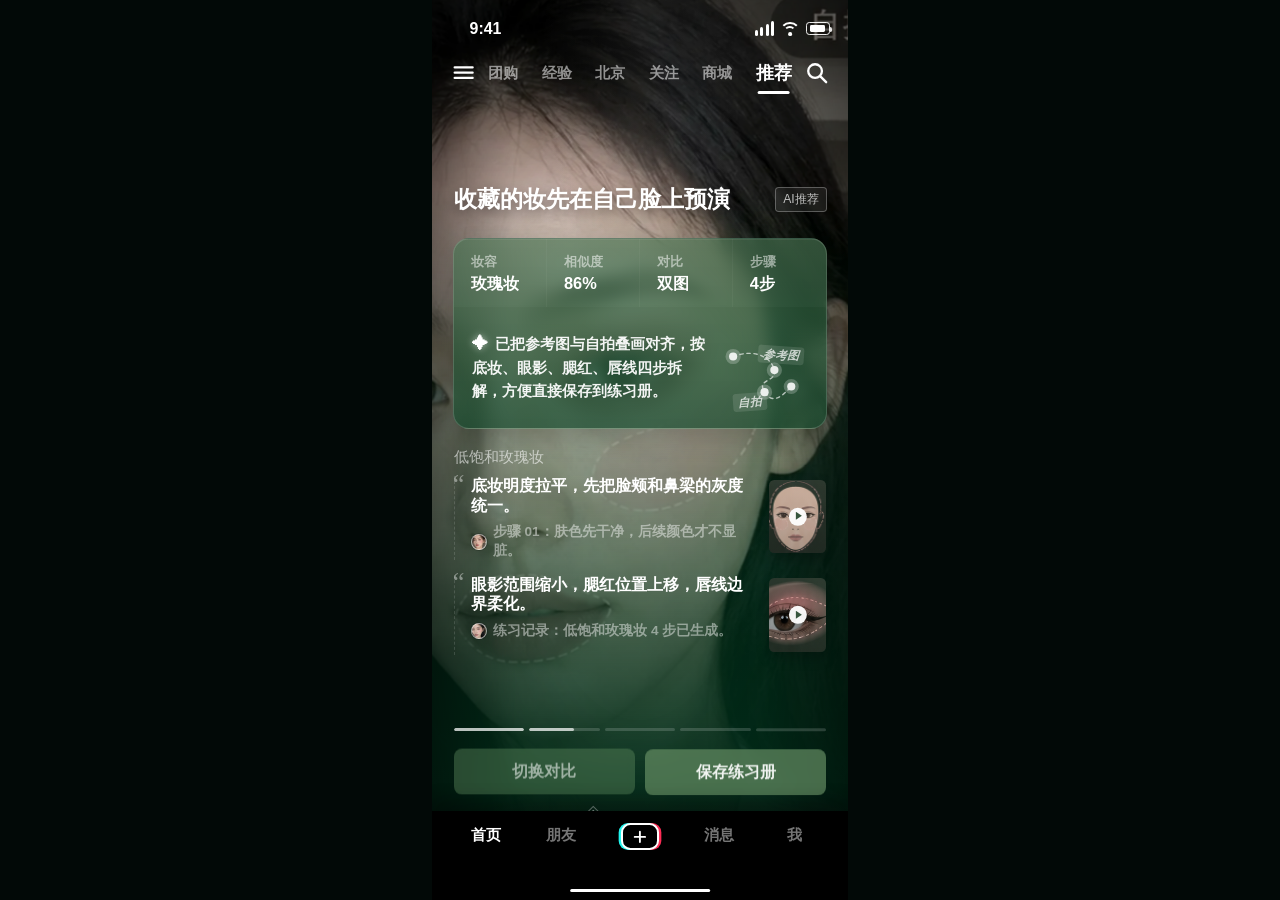
==== 1.html @ 4ff6a262 "修正前三张推荐卡片内容 - 按原始内容重做 index.html、1.html、2.html 的抖音 feed 推荐卡片 - 保留 3.html 当前正确的推荐卡片框架 - 增加轻量 WebP 背景资" ====
<!doctype html>
<html lang="zh-CN">
<head>
  <meta charset="utf-8">
  <meta name="viewport" content="width=device-width, initial-scale=1, viewport-fit=cover">
  <meta name="description" content="Face Muse 抖音式推荐 feed 卡片，展示低饱和玫瑰妆的自拍预演与练习步骤。">
  <link rel="icon" href="data:,">
  <link rel="preload" as="image" href="./assets/portrait-left.jpg">
  <link rel="preload" as="image" href="./assets/portrait-right-feed.webp" fetchpriority="high">
  <title>Face Muse - 收藏的妆先在自己脸上预演</title>
  <style>
    :root {
      color-scheme: dark;
      --screen-w: 887;
      --screen-h: 1920;
      --page-bg: #020907;
      --ink: #ffffff;
      --muted: rgba(255, 255, 255, 0.56);
      --soft: rgba(255, 255, 255, 0.78);
      --line: rgba(255, 255, 255, 0.18);
      --panel: rgba(36, 85, 56, 0.66);
      --panel-strong: rgba(31, 80, 52, 0.78);
      --accent: #ffffff;
      --cta: rgba(88, 128, 91, 0.72);
      --hero-image: url("./assets/portrait-right-feed.webp");
      --hero-position: 50% 34%;
      --hero-size: cover;
      --headline-size: 50rem;
      font-size: calc(min(100vw, calc(100vh * 887 / 1920), 887px) / 887);
    }

    * {
      box-sizing: border-box;
    }

    html,
    body {
      width: 100%;
      min-height: 100%;
      margin: 0;
      background: var(--page-bg);
    }

    body {
      min-height: 100vh;
      display: grid;
      place-items: center;
      overflow: hidden;
      font-family: "PingFang SC", "Microsoft YaHei", "Noto Sans SC", Arial, sans-serif;
    }

    button,
    a {
      font: inherit;
      -webkit-tap-highlight-color: transparent;
    }

    .feed-screen {
      position: relative;
      width: calc(var(--screen-w) * 1rem);
      height: calc(var(--screen-h) * 1rem);
      overflow: hidden;
      isolation: isolate;
      color: var(--ink);
      background:
        linear-gradient(180deg, rgba(1, 15, 9, 0.24) 0%, rgba(5, 61, 34, 0.28) 31%, rgba(3, 52, 30, 0.96) 78%, #03100b 100%),
        var(--hero-image) var(--hero-position) / var(--hero-size) no-repeat;
    }

    .feed-screen::before,
    .feed-screen::after {
      content: "";
      position: absolute;
      inset: 0;
      pointer-events: none;
      z-index: 1;
    }

    .feed-screen::before {
      background:
        linear-gradient(180deg, rgba(0, 0, 0, 0.34) 0%, rgba(0, 0, 0, 0.08) 21%, rgba(7, 78, 43, 0.34) 47%, rgba(2, 47, 27, 0.96) 87%, #000 100%),
        radial-gradient(ellipse at 50% 13%, rgba(255, 255, 255, 0.12), transparent 34%);
      backdrop-filter: saturate(0.95);
    }

    .feed-screen::after {
      background:
        linear-gradient(90deg, rgba(0, 0, 0, 0.32), transparent 20%, transparent 80%, rgba(0, 0, 0, 0.28)),
        radial-gradient(ellipse at center, transparent 42%, rgba(0, 0, 0, 0.28) 100%);
    }

    .hero-grain {
      position: absolute;
      inset: -28rem;
      z-index: 0;
      overflow: hidden;
      filter: saturate(0.86) contrast(1.04);
      transform: scale(1.02);
    }

    .hero-grain::before {
      content: "";
      position: absolute;
      inset: 0;
      transform: scale(1.015);
      transform-origin: center;
      background:
        radial-gradient(circle at 20% 18%, rgba(255, 255, 255, 0.08), transparent 18%),
        radial-gradient(circle at 78% 38%, rgba(159, 217, 165, 0.12), transparent 20%),
        var(--hero-image) var(--hero-position) / var(--hero-size) no-repeat;
      animation: hero-breathe 7s 1.1s ease-in-out infinite alternate;
      will-change: transform;
    }

    @keyframes hero-breathe {
      from { transform: scale(1.015); }
      to { transform: scale(1.045); }
    }

    .status-bar {
      position: absolute;
      top: 44rem;
      left: 80rem;
      right: 39rem;
      z-index: 4;
      display: flex;
      align-items: center;
      justify-content: space-between;
      font-size: 34rem;
      line-height: 1;
      font-weight: 700;
      letter-spacing: 0;
    }

    .system-icons {
      display: flex;
      align-items: center;
      gap: 14rem;
    }

    .signal {
      display: flex;
      align-items: end;
      gap: 5rem;
      width: 42rem;
      height: 31rem;
    }

    .signal span {
      width: 7rem;
      border-radius: 7rem;
      background: #fff;
    }

    .signal span:nth-child(1) { height: 12rem; }
    .signal span:nth-child(2) { height: 18rem; }
    .signal span:nth-child(3) { height: 25rem; }
    .signal span:nth-child(4) { height: 31rem; }

    .wifi {
      position: relative;
      width: 39rem;
      height: 31rem;
    }

    .wifi::before,
    .wifi::after {
      content: "";
      position: absolute;
      left: 50%;
      border: 6rem solid transparent;
      border-top-color: #fff;
      border-radius: 50%;
      transform: translateX(-50%);
    }

    .wifi::before {
      top: 1rem;
      width: 36rem;
      height: 36rem;
    }

    .wifi::after {
      top: 11rem;
      width: 18rem;
      height: 18rem;
    }

    .wifi i {
      position: absolute;
      left: 50%;
      bottom: 0;
      width: 8rem;
      height: 8rem;
      border-radius: 50%;
      background: #fff;
      transform: translateX(-50%);
    }

    .battery {
      position: relative;
      width: 51rem;
      height: 28rem;
      border: 3rem solid rgba(255, 255, 255, 0.92);
      border-radius: 7rem;
    }

    .battery::before {
      content: "";
      position: absolute;
      inset: 5rem 7rem;
      border-radius: 3rem;
      background: #fff;
    }

    .battery::after {
      content: "";
      position: absolute;
      right: -8rem;
      top: 8rem;
      width: 4rem;
      height: 11rem;
      border-radius: 0 4rem 4rem 0;
      background: rgba(255, 255, 255, 0.86);
    }

    .top-nav {
      position: absolute;
      top: 127rem;
      left: 38rem;
      right: 38rem;
      z-index: 4;
      display: grid;
      grid-template-columns: 58rem 1fr 58rem;
      align-items: center;
      gap: 24rem;
    }

    .icon-button {
      display: grid;
      place-items: center;
      width: 58rem;
      height: 58rem;
      border: 0;
      padding: 0;
      color: #fff;
      background: transparent;
      cursor: pointer;
    }

    .icon-button svg {
      width: 54rem;
      height: 54rem;
      fill: none;
      stroke: currentColor;
      stroke-width: 4.4;
      stroke-linecap: round;
      stroke-linejoin: round;
    }

    .channels {
      min-width: 0;
      display: grid;
      grid-template-columns: repeat(6, max-content);
      justify-content: space-between;
      align-items: center;
      gap: 15rem;
      color: rgba(255, 255, 255, 0.54);
      font-size: 31rem;
      line-height: 1;
      font-weight: 700;
      letter-spacing: 0;
    }

    .channel {
      position: relative;
      white-space: nowrap;
    }

    .channel.active {
      color: #fff;
      font-size: 39rem;
      text-shadow: 0 4rem 18rem rgba(0, 0, 0, 0.24);
    }

    .channel.active::after {
      content: "";
      position: absolute;
      left: 50%;
      bottom: -24rem;
      width: 70rem;
      height: 5rem;
      border-radius: 999rem;
      background: #fff;
      transform: translateX(-50%);
    }

    .content {
      position: absolute;
      inset: 0;
      z-index: 3;
    }

    .headline {
      position: absolute;
      left: 47rem;
      right: 44rem;
      top: 397rem;
      display: flex;
      align-items: center;
      gap: 24rem;
    }

    h1 {
      flex: 1;
      margin: 0;
      color: #fff;
      font-size: var(--headline-size);
      line-height: 1.16;
      font-weight: 900;
      letter-spacing: 0;
      text-shadow: 0 8rem 28rem rgba(0, 0, 0, 0.42);
    }

    .ai-badge {
      flex: 0 0 auto;
      padding: 11rem 16rem 12rem;
      border: 1rem solid rgba(255, 255, 255, 0.28);
      border-radius: 8rem;
      color: rgba(255, 255, 255, 0.72);
      background: rgba(255, 255, 255, 0.08);
      font-size: 26rem;
      line-height: 1;
      letter-spacing: 0;
      backdrop-filter: blur(8rem);
    }

    .info-card {
      position: absolute;
      left: 45rem;
      right: 45rem;
      top: 508rem;
      height: 407rem;
      overflow: hidden;
      border: 1rem solid rgba(255, 255, 255, 0.16);
      border-radius: 34rem;
      background: linear-gradient(180deg, rgba(66, 112, 76, 0.64), rgba(18, 72, 43, 0.68));
      box-shadow: 0 22rem 50rem rgba(0, 0, 0, 0.18), inset 0 1rem 0 rgba(255, 255, 255, 0.12);
      backdrop-filter: blur(14rem);
    }

    .stat-grid {
      display: grid;
      grid-template-columns: repeat(4, 1fr);
      height: 145rem;
      background: rgba(255, 255, 255, 0.025);
    }

    .stat {
      display: grid;
      align-content: center;
      gap: 16rem;
      padding-left: 36rem;
      border-right: 1rem solid rgba(255, 255, 255, 0.035);
    }

    .stat:last-child {
      border-right: 0;
    }

    .stat span {
      color: rgba(255, 255, 255, 0.52);
      font-size: 28rem;
      line-height: 1;
      font-weight: 600;
      letter-spacing: 0;
    }

    .stat strong {
      color: #fff;
      font-size: 35rem;
      line-height: 1;
      font-weight: 900;
      letter-spacing: 0;
      white-space: nowrap;
    }

    .card-copy {
      position: relative;
      min-height: 262rem;
      padding: 51rem 246rem 34rem 37rem;
      color: rgba(255, 255, 255, 0.94);
      font-size: 31rem;
      line-height: 1.62;
      font-weight: 650;
      letter-spacing: 0;
    }

    .spark {
      display: inline-block;
      margin-right: 16rem;
      font-size: 34rem;
      color: #fff;
      filter: drop-shadow(0 0 8rem rgba(255, 255, 255, 0.5));
    }

    .mini-route {
      position: absolute;
      right: 45rem;
      bottom: 35rem;
      width: 180rem;
      height: 170rem;
      opacity: 0.9;
    }

    .route-path {
      fill: none;
      stroke: rgba(255, 255, 255, 0.72);
      stroke-width: 3;
      stroke-dasharray: 7 8;
      stroke-linecap: round;
    }

    .route-dot {
      fill: #fff;
      stroke: rgba(255, 255, 255, 0.26);
      stroke-width: 12;
    }

    .route-tag {
      position: absolute;
      display: inline-grid;
      place-items: center;
      min-width: 68rem;
      height: 39rem;
      padding: 0 11rem;
      border-radius: 7rem;
      color: rgba(255, 255, 255, 0.82);
      background: rgba(255, 255, 255, 0.13);
      font-size: 25rem;
      line-height: 1;
      font-weight: 900;
      font-style: italic;
      letter-spacing: 0;
      transform: rotate(4deg);
    }

    .route-tag.first {
      top: 27rem;
      right: 0;
    }

    .route-tag.second {
      left: 26rem;
      bottom: 5rem;
      transform: rotate(-4deg);
    }

    .creator-note {
      position: absolute;
      left: 47rem;
      right: 47rem;
      top: 959rem;
    }

    .note-label {
      margin: 0 0 26rem;
      color: rgba(255, 255, 255, 0.6);
      font-size: 31rem;
      line-height: 1;
      letter-spacing: 0;
    }

    .quote-list {
      display: grid;
      gap: 31rem;
    }

    .quote {
      position: relative;
      min-height: 171rem;
      padding: 0 152rem 0 34rem;
      border-left: 2rem dashed rgba(255, 255, 255, 0.14);
    }

    .quote h2 {
      margin: 0 0 18rem;
      color: #fff;
      font-size: 35rem;
      line-height: 1.18;
      font-weight: 900;
      letter-spacing: 0;
    }

    .quote-mark {
      position: absolute;
      left: -5rem;
      top: -10rem;
      color: rgba(255, 255, 255, 0.42);
      font-size: 56rem;
      line-height: 1;
      font-family: Georgia, serif;
    }

    .author-row {
      display: flex;
      align-items: center;
      gap: 12rem;
      color: rgba(255, 255, 255, 0.46);
      font-size: 29rem;
      line-height: 1.35;
      font-weight: 600;
      letter-spacing: 0;
    }

    .avatar {
      width: 35rem;
      height: 35rem;
      border: 2rem solid rgba(255, 255, 255, 0.58);
      border-radius: 50%;
      background: var(--avatar) center / cover no-repeat;
      box-shadow: 0 0 0 2rem rgba(0, 0, 0, 0.16);
    }

    .thumb {
      position: absolute;
      right: 0;
      top: 8rem;
      width: 121rem;
      height: 156rem;
      overflow: hidden;
      border-radius: 11rem;
      background: var(--thumb) center / cover no-repeat;
      box-shadow: 0 12rem 28rem rgba(0, 0, 0, 0.22);
    }

    .thumb::after {
      content: "";
      position: absolute;
      inset: 0;
      background: linear-gradient(180deg, transparent, rgba(0, 0, 0, 0.18));
    }

    .play {
      position: absolute;
      left: 50%;
      top: 50%;
      z-index: 1;
      width: 39rem;
      height: 39rem;
      border-radius: 50%;
      background: rgba(255, 255, 255, 0.95);
      transform: translate(-50%, -50%);
    }

    .play::before {
      content: "";
      position: absolute;
      left: 15rem;
      top: 10rem;
      width: 0;
      height: 0;
      border-top: 9rem solid transparent;
      border-bottom: 9rem solid transparent;
      border-left: 14rem solid rgba(40, 72, 46, 0.92);
    }

    .progress {
      position: absolute;
      left: 46rem;
      right: 46rem;
      top: 1554rem;
      display: grid;
      grid-template-columns: repeat(5, 1fr);
      gap: 10rem;
    }

    .progress span {
      position: relative;
      height: 6rem;
      overflow: hidden;
      border-radius: 999rem;
      background: rgba(255, 255, 255, 0.16);
    }

    .progress span::before {
      content: "";
      position: absolute;
      inset: 0 auto 0 0;
      width: var(--fill, 0%);
      border-radius: inherit;
      background: rgba(255, 255, 255, 0.68);
    }

    .action-row {
      position: absolute;
      left: 46rem;
      right: 46rem;
      top: 1595rem;
      display: grid;
      grid-template-columns: 1fr 1fr;
      gap: 20rem;
    }

    .action-button {
      height: 99rem;
      border: 0;
      border-radius: 17rem;
      color: rgba(255, 255, 255, 0.92);
      background: rgba(99, 139, 97, 0.72);
      font-size: 34rem;
      line-height: 1;
      font-weight: 900;
      letter-spacing: 0;
      cursor: pointer;
      backdrop-filter: blur(8rem);
    }

    .action-button.secondary {
      color: rgba(255, 255, 255, 0.55);
      background: rgba(93, 138, 93, 0.44);
    }

    .swipe-tip {
      position: absolute;
      left: 0;
      right: 0;
      top: 1732rem;
      display: flex;
      justify-content: center;
      align-items: center;
      gap: 10rem;
      color: rgba(255, 255, 255, 0.53);
      font-size: 27rem;
      line-height: 1;
      font-weight: 700;
      letter-spacing: 0;
    }

    .chevrons {
      position: relative;
      width: 25rem;
      height: 25rem;
    }

    .chevrons::before,
    .chevrons::after {
      content: "";
      position: absolute;
      left: 5rem;
      width: 16rem;
      height: 16rem;
      border-left: 4rem solid rgba(255, 255, 255, 0.55);
      border-top: 4rem solid rgba(255, 255, 255, 0.55);
      transform: rotate(45deg);
    }

    .chevrons::before { top: 6rem; }
    .chevrons::after { top: -3rem; opacity: 0.7; }

    .bottom-nav {
      position: absolute;
      left: 0;
      right: 0;
      bottom: 0;
      z-index: 5;
      height: 190rem;
      display: grid;
      grid-template-columns: 1fr 1fr 1.08fr 1fr 1fr;
      align-items: start;
      padding: 35rem 34rem 0;
      background: #000;
      box-shadow: 0 -20rem 40rem rgba(0, 0, 0, 0.22);
    }

    .bottom-link {
      display: grid;
      justify-items: center;
      gap: 11rem;
      color: rgba(255, 255, 255, 0.46);
      text-decoration: none;
      font-size: 33rem;
      line-height: 1;
      font-weight: 800;
      letter-spacing: 0;
    }

    .bottom-link.active {
      color: #fff;
    }

    .plus-button {
      display: grid;
      place-items: center;
      justify-self: center;
      width: 82rem;
      height: 58rem;
      margin-top: -9rem;
      border: 6rem solid #fff;
      border-radius: 20rem;
      color: #fff;
      background: #000;
      box-shadow: -5rem 0 0 #21f4ee, 5rem 0 0 #fe2c55;
    }

    .plus-button svg {
      width: 38rem;
      height: 38rem;
      stroke: currentColor;
      stroke-width: 5;
      stroke-linecap: round;
    }

    .home-indicator {
      position: absolute;
      left: 50%;
      bottom: 17rem;
      z-index: 6;
      width: 298rem;
      height: 7rem;
      border-radius: 999rem;
      background: #fff;
      transform: translateX(-50%);
    }

    button:focus-visible,
    a:focus-visible {
      outline: 3rem solid rgba(255, 255, 255, 0.8);
      outline-offset: 5rem;
    }

    @media (prefers-reduced-motion: reduce) {
      *,
      *::before,
      *::after {
        animation-duration: 1ms !important;
        animation-iteration-count: 1 !important;
        scroll-behavior: auto !important;
      }
    }
  </style>
</head>
<body>
  <main class="feed-screen" aria-labelledby="page-title">
    <div class="hero-grain" aria-hidden="true"></div>

    <div class="status-bar" aria-hidden="true">
      <span>9:41</span>
      <div class="system-icons">
        <span class="signal"><span></span><span></span><span></span><span></span></span>
        <span class="wifi"><i></i></span>
        <span class="battery"></span>
      </div>
    </div>

    <nav class="top-nav" aria-label="频道导航">
      <button class="icon-button" type="button" aria-label="打开菜单">
        <svg viewBox="0 0 48 48" aria-hidden="true"><path d="M7 14h34M7 24h34M7 34h34"></path></svg>
      </button>
      <div class="channels" aria-label="内容频道">
        <span class="channel">团购</span>
        <span class="channel">经验</span>
        <span class="channel">北京</span>
        <span class="channel">关注</span>
        <span class="channel">商城</span>
        <span class="channel active">推荐</span>
      </div>
      <button class="icon-button" type="button" aria-label="搜索">
        <svg viewBox="0 0 48 48" aria-hidden="true"><circle cx="21" cy="21" r="13"></circle><path d="M31.5 31.5 42 42"></path></svg>
      </button>
    </nav>

    <section class="content" aria-label="推荐内容">
      <div class="headline">
        <h1 id="page-title">收藏的妆先在自己脸上预演</h1>
        <span class="ai-badge">AI推荐</span>
      </div>

      <article class="info-card" aria-label="推荐摘要卡片">
        <div class="stat-grid">
          <div class="stat"><span>妆容</span><strong>玫瑰妆</strong></div>
          <div class="stat"><span>相似度</span><strong>86%</strong></div>
          <div class="stat"><span>对比</span><strong>双图</strong></div>
          <div class="stat"><span>步骤</span><strong>4步</strong></div>
        </div>
        <div class="card-copy">
          <span class="spark">✦</span>已把参考图与自拍叠画对齐，按底妆、眼影、腮红、唇线四步拆解，方便直接保存到练习册。
          <div class="mini-route" aria-hidden="true">
            <svg viewBox="0 0 180 170">
              <path class="route-path" d="M28 48 C76 30 110 51 116 77 S77 95 95 124 S135 130 152 112"></path>
              <circle class="route-dot" cx="28" cy="48" r="7"></circle>
              <circle class="route-dot" cx="116" cy="77" r="7"></circle>
              <circle class="route-dot" cx="95" cy="124" r="7"></circle>
              <circle class="route-dot" cx="152" cy="112" r="7"></circle>
            </svg>
            <span class="route-tag first">参考图</span>
            <span class="route-tag second">自拍</span>
          </div>
        </div>
      </article>

      <section class="creator-note" aria-label="美妆博主推荐">
        <p class="note-label">低饱和玫瑰妆</p>
        <div class="quote-list">
          <article class="quote">
            <span class="quote-mark">“</span>
            <h2>底妆明度拉平，先把脸颊和鼻梁的灰度统一。</h2>
            <div class="author-row">
              <span class="avatar" style="--avatar: url('./assets/portrait-left.jpg')"></span>
              <span>步骤 01：肤色先干净，后续颜色才不显脏。</span>
            </div>
            <div class="thumb" style="--thumb: url('./assets/step-01.png')"><span class="play"></span></div>
          </article>

          <article class="quote">
            <span class="quote-mark">“</span>
            <h2>眼影范围缩小，腮红位置上移，唇线边界柔化。</h2>
            <div class="author-row">
              <span class="avatar" style="--avatar: url('./assets/portrait-right.jpg')"></span>
              <span>练习记录：低饱和玫瑰妆 4 步已生成。</span>
            </div>
            <div class="thumb" style="--thumb: url('./assets/step-02.png')"><span class="play"></span></div>
          </article>
        </div>
      </section>

      <div class="progress" aria-hidden="true">
        <span style="--fill: 100%"></span>
        <span style="--fill: 63%"></span>
        <span></span>
        <span></span>
        <span></span>
      </div>

      <div class="action-row" aria-label="推荐操作">
        <button class="action-button secondary" type="button">切换对比</button>
        <button class="action-button" type="button">保存练习册</button>
      </div>

      <div class="swipe-tip" aria-hidden="true">
        <span class="chevrons"></span>
        <span>上滑继续看推荐</span>
      </div>
    </section>

    <nav class="bottom-nav" aria-label="底部导航">
      <a class="bottom-link active" href="#" aria-current="page">首页</a>
      <a class="bottom-link" href="#">朋友</a>
      <a class="bottom-link" href="#" aria-label="发布">
        <span class="plus-button" aria-hidden="true">
          <svg viewBox="0 0 48 48"><path d="M24 10v28M10 24h28"></path></svg>
        </span>
      </a>
      <a class="bottom-link" href="#">消息</a>
      <a class="bottom-link" href="#">我</a>
    </nav>
    <span class="home-indicator" aria-hidden="true"></span>
  </main>

  <script src="./assets/gsap.min.js"></script>
  <script>
    window.addEventListener("DOMContentLoaded", () => {
      if (!window.gsap) {
        document.documentElement.dataset.gsapLoaded = "false";
        return;
      }

      document.documentElement.dataset.gsapLoaded = "true";
      const reduceMotion = window.matchMedia("(prefers-reduced-motion: reduce)").matches;
      if (reduceMotion) {
        return;
      }

      gsap.from(".hero-grain", { scale: 1.08, duration: 1.1, ease: "power2.out" });
      gsap.from(".status-bar, .top-nav", { y: -16, autoAlpha: 0, duration: 0.42, stagger: 0.08, ease: "power3.out" });
      gsap.from(".headline", { y: 28, autoAlpha: 0, duration: 0.58, delay: 0.12, ease: "power3.out" });
      gsap.from(".info-card", { y: 34, autoAlpha: 0, duration: 0.64, delay: 0.24, ease: "power3.out" });
      gsap.from(".stat", { y: 16, autoAlpha: 0, duration: 0.42, delay: 0.42, stagger: 0.045, ease: "power2.out" });
      gsap.from(".quote", { x: -18, autoAlpha: 0, duration: 0.5, delay: 0.48, stagger: 0.09, ease: "power3.out" });
      gsap.from(".progress span, .action-button, .swipe-tip", { y: 16, duration: 0.42, delay: 0.66, stagger: 0.04, ease: "power2.out" });
      gsap.from(".bottom-link", { y: 16, duration: 0.38, delay: 0.72, stagger: 0.035, ease: "power2.out" });
      gsap.to(".route-dot", { scale: 1.25, transformOrigin: "50% 50%", duration: 0.9, repeat: -1, yoyo: true, stagger: 0.12, ease: "sine.inOut" });
      gsap.to(".chevrons", { y: -7, duration: 0.9, repeat: -1, yoyo: true, ease: "sine.inOut" });

      document.querySelectorAll("button, .bottom-link").forEach((item) => {
        item.addEventListener("click", (event) => {
          event.preventDefault();
          gsap.fromTo(item, { scale: 0.96 }, { scale: 1, duration: 0.32, ease: "back.out(2.4)" });
        });
      });
    });
  </script>
</body>
</html>
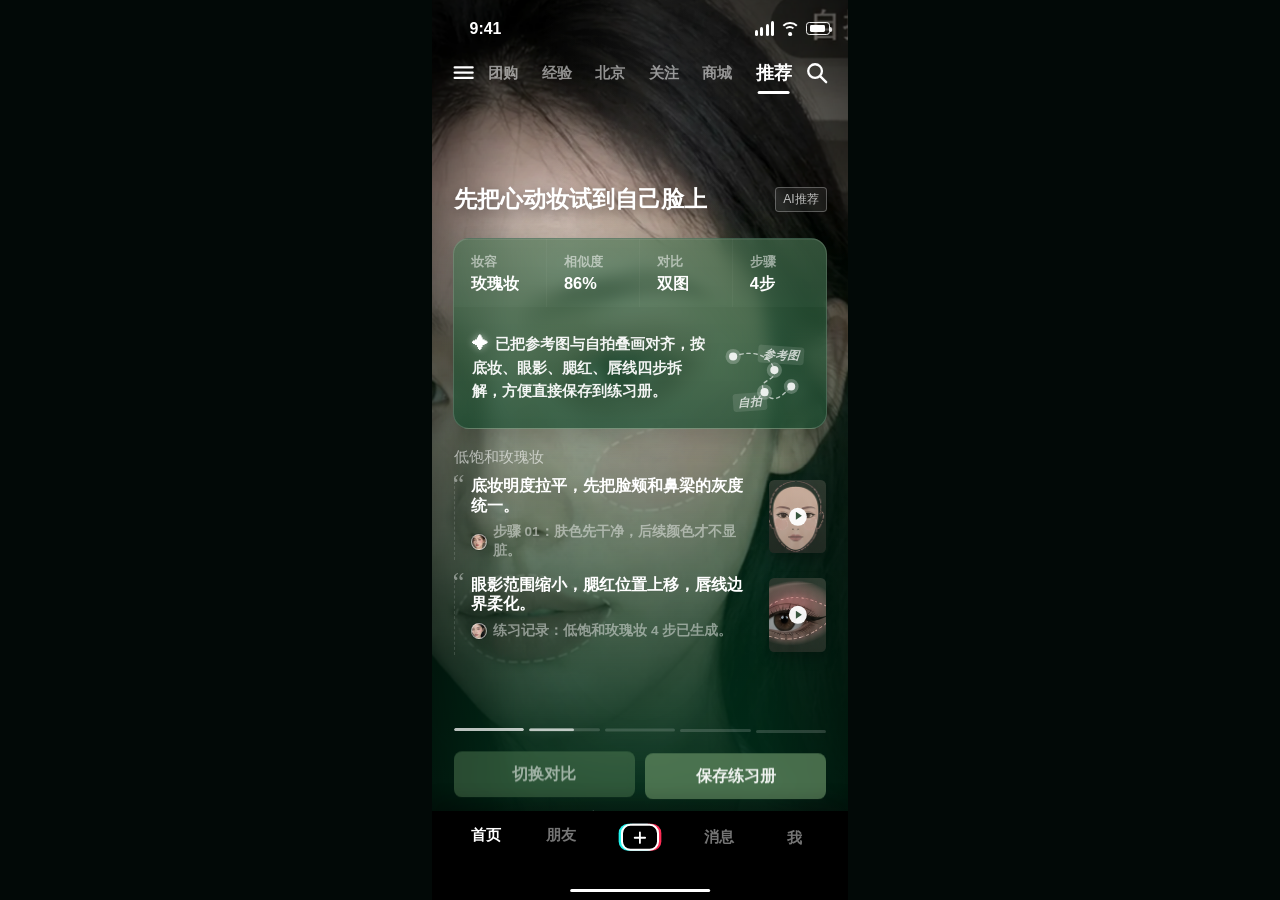
==== commit 66fb93ed: "优化新手美妆推荐卡片文案与试妆呈现 - 调整前三张推荐卡片标题和页面描述，面向化妆新手表达试妆价值  - 完善眉眼指导卡片的视觉内容，并补充必要图片资源  - 保留现有入场和背景呼吸动效，不改动已确认" ====
--- a/1.html
+++ b/1.html
@@ -3,11 +3,11 @@
 <head>
   <meta charset="utf-8">
   <meta name="viewport" content="width=device-width, initial-scale=1, viewport-fit=cover">
-  <meta name="description" content="Face Muse 抖音式推荐 feed 卡片，展示低饱和玫瑰妆的自拍预演与练习步骤。">
+  <meta name="description" content="Face Muse 抖音式推荐 feed 卡片，帮化妆新手把心动玫瑰妆先试到自己脸上。">
   <link rel="icon" href="data:,">
   <link rel="preload" as="image" href="./assets/portrait-left.jpg">
   <link rel="preload" as="image" href="./assets/portrait-right-feed.webp" fetchpriority="high">
-  <title>Face Muse - 收藏的妆先在自己脸上预演</title>
+  <title>Face Muse - 先把心动妆试到自己脸上</title>
   <style>
     :root {
       color-scheme: dark;
@@ -772,7 +772,7 @@
 
     <section class="content" aria-label="推荐内容">
       <div class="headline">
-        <h1 id="page-title">收藏的妆先在自己脸上预演</h1>
+        <h1 id="page-title">先把心动妆试到自己脸上</h1>
         <span class="ai-badge">AI推荐</span>
       </div>
 
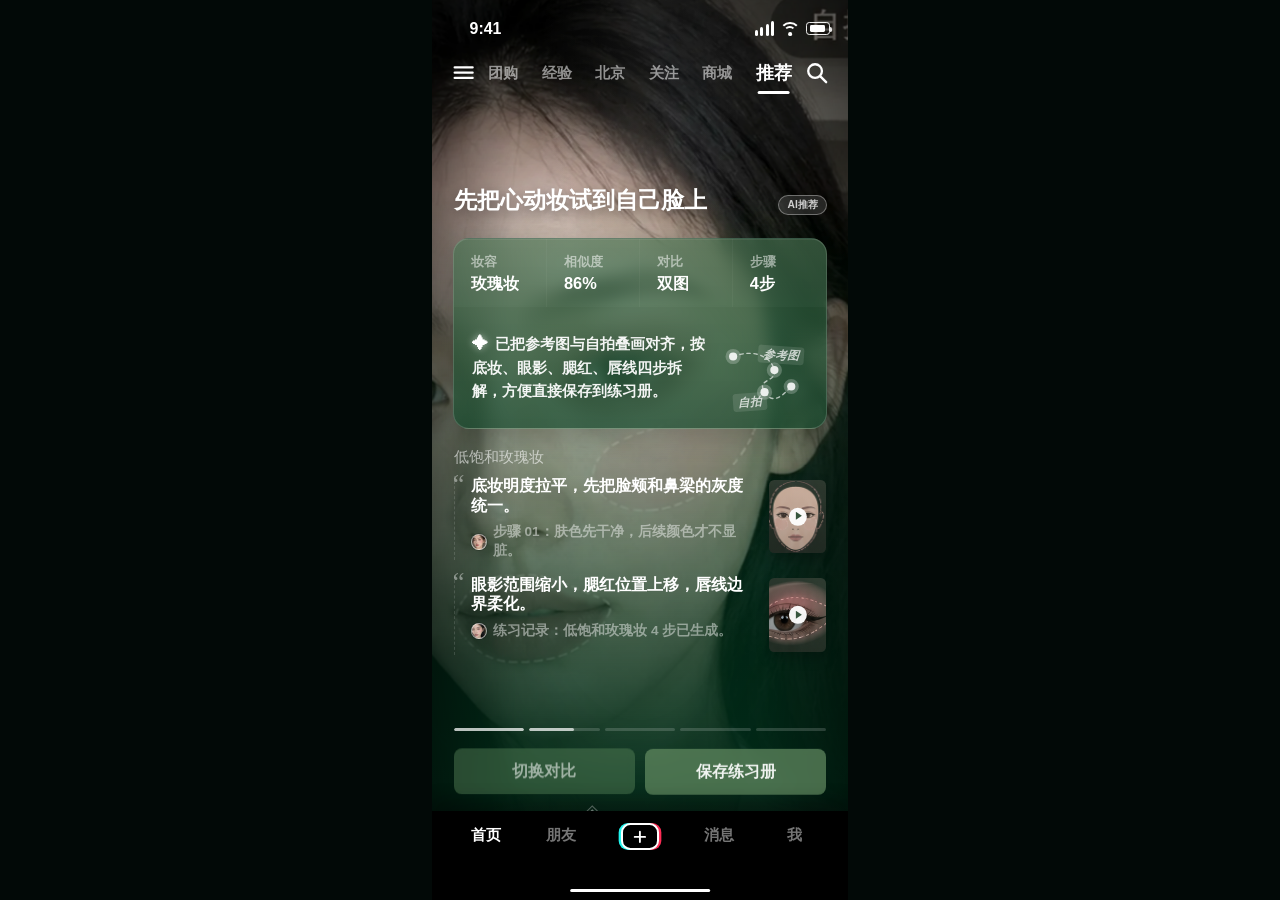
==== commit d681ce7a: "统一五页公共组件样式 新增共享 feed-components CSS/JS，抽取状态栏、顶部导航、进度条、操作区、滑动提示和底部导航等重复组件，并保留 show 轮播展示页。" ====
--- a/1.html
+++ b/1.html
@@ -7,6 +7,7 @@
   <link rel="icon" href="data:,">
   <link rel="preload" as="image" href="./assets/portrait-left.jpg">
   <link rel="preload" as="image" href="./assets/portrait-right-feed.webp" fetchpriority="high">
+  <link rel="stylesheet" href="./assets/feed-components.css">
   <title>Face Muse - 先把心动妆试到自己脸上</title>
   <style>
     :root {
@@ -29,32 +30,6 @@
       font-size: calc(min(100vw, calc(100vh * 887 / 1920), 887px) / 887);
     }
 
-    * {
-      box-sizing: border-box;
-    }
-
-    html,
-    body {
-      width: 100%;
-      min-height: 100%;
-      margin: 0;
-      background: var(--page-bg);
-    }
-
-    body {
-      min-height: 100vh;
-      display: grid;
-      place-items: center;
-      overflow: hidden;
-      font-family: "PingFang SC", "Microsoft YaHei", "Noto Sans SC", Arial, sans-serif;
-    }
-
-    button,
-    a {
-      font: inherit;
-      -webkit-tap-highlight-color: transparent;
-    }
-
     .feed-screen {
       position: relative;
       width: calc(var(--screen-w) * 1rem);
@@ -112,228 +87,6 @@
       will-change: transform;
     }
 
-    @keyframes hero-breathe {
-      from { transform: scale(1.015); }
-      to { transform: scale(1.045); }
-    }
-
-    .status-bar {
-      position: absolute;
-      top: 44rem;
-      left: 80rem;
-      right: 39rem;
-      z-index: 4;
-      display: flex;
-      align-items: center;
-      justify-content: space-between;
-      font-size: 34rem;
-      line-height: 1;
-      font-weight: 700;
-      letter-spacing: 0;
-    }
-
-    .system-icons {
-      display: flex;
-      align-items: center;
-      gap: 14rem;
-    }
-
-    .signal {
-      display: flex;
-      align-items: end;
-      gap: 5rem;
-      width: 42rem;
-      height: 31rem;
-    }
-
-    .signal span {
-      width: 7rem;
-      border-radius: 7rem;
-      background: #fff;
-    }
-
-    .signal span:nth-child(1) { height: 12rem; }
-    .signal span:nth-child(2) { height: 18rem; }
-    .signal span:nth-child(3) { height: 25rem; }
-    .signal span:nth-child(4) { height: 31rem; }
-
-    .wifi {
-      position: relative;
-      width: 39rem;
-      height: 31rem;
-    }
-
-    .wifi::before,
-    .wifi::after {
-      content: "";
-      position: absolute;
-      left: 50%;
-      border: 6rem solid transparent;
-      border-top-color: #fff;
-      border-radius: 50%;
-      transform: translateX(-50%);
-    }
-
-    .wifi::before {
-      top: 1rem;
-      width: 36rem;
-      height: 36rem;
-    }
-
-    .wifi::after {
-      top: 11rem;
-      width: 18rem;
-      height: 18rem;
-    }
-
-    .wifi i {
-      position: absolute;
-      left: 50%;
-      bottom: 0;
-      width: 8rem;
-      height: 8rem;
-      border-radius: 50%;
-      background: #fff;
-      transform: translateX(-50%);
-    }
-
-    .battery {
-      position: relative;
-      width: 51rem;
-      height: 28rem;
-      border: 3rem solid rgba(255, 255, 255, 0.92);
-      border-radius: 7rem;
-    }
-
-    .battery::before {
-      content: "";
-      position: absolute;
-      inset: 5rem 7rem;
-      border-radius: 3rem;
-      background: #fff;
-    }
-
-    .battery::after {
-      content: "";
-      position: absolute;
-      right: -8rem;
-      top: 8rem;
-      width: 4rem;
-      height: 11rem;
-      border-radius: 0 4rem 4rem 0;
-      background: rgba(255, 255, 255, 0.86);
-    }
-
-    .top-nav {
-      position: absolute;
-      top: 127rem;
-      left: 38rem;
-      right: 38rem;
-      z-index: 4;
-      display: grid;
-      grid-template-columns: 58rem 1fr 58rem;
-      align-items: center;
-      gap: 24rem;
-    }
-
-    .icon-button {
-      display: grid;
-      place-items: center;
-      width: 58rem;
-      height: 58rem;
-      border: 0;
-      padding: 0;
-      color: #fff;
-      background: transparent;
-      cursor: pointer;
-    }
-
-    .icon-button svg {
-      width: 54rem;
-      height: 54rem;
-      fill: none;
-      stroke: currentColor;
-      stroke-width: 4.4;
-      stroke-linecap: round;
-      stroke-linejoin: round;
-    }
-
-    .channels {
-      min-width: 0;
-      display: grid;
-      grid-template-columns: repeat(6, max-content);
-      justify-content: space-between;
-      align-items: center;
-      gap: 15rem;
-      color: rgba(255, 255, 255, 0.54);
-      font-size: 31rem;
-      line-height: 1;
-      font-weight: 700;
-      letter-spacing: 0;
-    }
-
-    .channel {
-      position: relative;
-      white-space: nowrap;
-    }
-
-    .channel.active {
-      color: #fff;
-      font-size: 39rem;
-      text-shadow: 0 4rem 18rem rgba(0, 0, 0, 0.24);
-    }
-
-    .channel.active::after {
-      content: "";
-      position: absolute;
-      left: 50%;
-      bottom: -24rem;
-      width: 70rem;
-      height: 5rem;
-      border-radius: 999rem;
-      background: #fff;
-      transform: translateX(-50%);
-    }
-
-    .content {
-      position: absolute;
-      inset: 0;
-      z-index: 3;
-    }
-
-    .headline {
-      position: absolute;
-      left: 47rem;
-      right: 44rem;
-      top: 397rem;
-      display: flex;
-      align-items: center;
-      gap: 24rem;
-    }
-
-    h1 {
-      flex: 1;
-      margin: 0;
-      color: #fff;
-      font-size: var(--headline-size);
-      line-height: 1.16;
-      font-weight: 900;
-      letter-spacing: 0;
-      text-shadow: 0 8rem 28rem rgba(0, 0, 0, 0.42);
-    }
-
-    .ai-badge {
-      flex: 0 0 auto;
-      padding: 11rem 16rem 12rem;
-      border: 1rem solid rgba(255, 255, 255, 0.28);
-      border-radius: 8rem;
-      color: rgba(255, 255, 255, 0.72);
-      background: rgba(255, 255, 255, 0.08);
-      font-size: 26rem;
-      line-height: 1;
-      letter-spacing: 0;
-      backdrop-filter: blur(8rem);
-    }
 
     .info-card {
       position: absolute;
@@ -564,211 +317,16 @@
       border-bottom: 9rem solid transparent;
       border-left: 14rem solid rgba(40, 72, 46, 0.92);
     }
-
-    .progress {
-      position: absolute;
-      left: 46rem;
-      right: 46rem;
-      top: 1554rem;
-      display: grid;
-      grid-template-columns: repeat(5, 1fr);
-      gap: 10rem;
-    }
-
-    .progress span {
-      position: relative;
-      height: 6rem;
-      overflow: hidden;
-      border-radius: 999rem;
-      background: rgba(255, 255, 255, 0.16);
-    }
-
-    .progress span::before {
-      content: "";
-      position: absolute;
-      inset: 0 auto 0 0;
-      width: var(--fill, 0%);
-      border-radius: inherit;
-      background: rgba(255, 255, 255, 0.68);
-    }
-
-    .action-row {
-      position: absolute;
-      left: 46rem;
-      right: 46rem;
-      top: 1595rem;
-      display: grid;
-      grid-template-columns: 1fr 1fr;
-      gap: 20rem;
-    }
-
-    .action-button {
-      height: 99rem;
-      border: 0;
-      border-radius: 17rem;
-      color: rgba(255, 255, 255, 0.92);
-      background: rgba(99, 139, 97, 0.72);
-      font-size: 34rem;
-      line-height: 1;
-      font-weight: 900;
-      letter-spacing: 0;
-      cursor: pointer;
-      backdrop-filter: blur(8rem);
-    }
-
-    .action-button.secondary {
-      color: rgba(255, 255, 255, 0.55);
-      background: rgba(93, 138, 93, 0.44);
-    }
-
-    .swipe-tip {
-      position: absolute;
-      left: 0;
-      right: 0;
-      top: 1732rem;
-      display: flex;
-      justify-content: center;
-      align-items: center;
-      gap: 10rem;
-      color: rgba(255, 255, 255, 0.53);
-      font-size: 27rem;
-      line-height: 1;
-      font-weight: 700;
-      letter-spacing: 0;
-    }
-
-    .chevrons {
-      position: relative;
-      width: 25rem;
-      height: 25rem;
-    }
-
-    .chevrons::before,
-    .chevrons::after {
-      content: "";
-      position: absolute;
-      left: 5rem;
-      width: 16rem;
-      height: 16rem;
-      border-left: 4rem solid rgba(255, 255, 255, 0.55);
-      border-top: 4rem solid rgba(255, 255, 255, 0.55);
-      transform: rotate(45deg);
-    }
-
-    .chevrons::before { top: 6rem; }
-    .chevrons::after { top: -3rem; opacity: 0.7; }
-
-    .bottom-nav {
-      position: absolute;
-      left: 0;
-      right: 0;
-      bottom: 0;
-      z-index: 5;
-      height: 190rem;
-      display: grid;
-      grid-template-columns: 1fr 1fr 1.08fr 1fr 1fr;
-      align-items: start;
-      padding: 35rem 34rem 0;
-      background: #000;
-      box-shadow: 0 -20rem 40rem rgba(0, 0, 0, 0.22);
-    }
-
-    .bottom-link {
-      display: grid;
-      justify-items: center;
-      gap: 11rem;
-      color: rgba(255, 255, 255, 0.46);
-      text-decoration: none;
-      font-size: 33rem;
-      line-height: 1;
-      font-weight: 800;
-      letter-spacing: 0;
-    }
-
-    .bottom-link.active {
-      color: #fff;
-    }
-
-    .plus-button {
-      display: grid;
-      place-items: center;
-      justify-self: center;
-      width: 82rem;
-      height: 58rem;
-      margin-top: -9rem;
-      border: 6rem solid #fff;
-      border-radius: 20rem;
-      color: #fff;
-      background: #000;
-      box-shadow: -5rem 0 0 #21f4ee, 5rem 0 0 #fe2c55;
-    }
-
-    .plus-button svg {
-      width: 38rem;
-      height: 38rem;
-      stroke: currentColor;
-      stroke-width: 5;
-      stroke-linecap: round;
-    }
-
-    .home-indicator {
-      position: absolute;
-      left: 50%;
-      bottom: 17rem;
-      z-index: 6;
-      width: 298rem;
-      height: 7rem;
-      border-radius: 999rem;
-      background: #fff;
-      transform: translateX(-50%);
-    }
-
-    button:focus-visible,
-    a:focus-visible {
-      outline: 3rem solid rgba(255, 255, 255, 0.8);
-      outline-offset: 5rem;
-    }
-
-    @media (prefers-reduced-motion: reduce) {
-      *,
-      *::before,
-      *::after {
-        animation-duration: 1ms !important;
-        animation-iteration-count: 1 !important;
-        scroll-behavior: auto !important;
-      }
-    }
   </style>
+  <script src="./assets/feed-components.js" defer></script>
 </head>
 <body>
   <main class="feed-screen" aria-labelledby="page-title">
     <div class="hero-grain" aria-hidden="true"></div>
 
-    <div class="status-bar" aria-hidden="true">
-      <span>9:41</span>
-      <div class="system-icons">
-        <span class="signal"><span></span><span></span><span></span><span></span></span>
-        <span class="wifi"><i></i></span>
-        <span class="battery"></span>
-      </div>
-    </div>
-
-    <nav class="top-nav" aria-label="频道导航">
-      <button class="icon-button" type="button" aria-label="打开菜单">
-        <svg viewBox="0 0 48 48" aria-hidden="true"><path d="M7 14h34M7 24h34M7 34h34"></path></svg>
-      </button>
-      <div class="channels" aria-label="内容频道">
-        <span class="channel">团购</span>
-        <span class="channel">经验</span>
-        <span class="channel">北京</span>
-        <span class="channel">关注</span>
-        <span class="channel">商城</span>
-        <span class="channel active">推荐</span>
-      </div>
-      <button class="icon-button" type="button" aria-label="搜索">
-        <svg viewBox="0 0 48 48" aria-hidden="true"><circle cx="21" cy="21" r="13"></circle><path d="M31.5 31.5 42 42"></path></svg>
-      </button>
-    </nav>
+    <feed-status></feed-status>
+
+    <feed-top-nav active="推荐"></feed-top-nav>
 
     <section class="content" aria-label="推荐内容">
       <div class="headline">
@@ -824,37 +382,15 @@
         </div>
       </section>
 
-      <div class="progress" aria-hidden="true">
-        <span style="--fill: 100%"></span>
-        <span style="--fill: 63%"></span>
-        <span></span>
-        <span></span>
-        <span></span>
-      </div>
-
-      <div class="action-row" aria-label="推荐操作">
-        <button class="action-button secondary" type="button">切换对比</button>
-        <button class="action-button" type="button">保存练习册</button>
-      </div>
-
-      <div class="swipe-tip" aria-hidden="true">
-        <span class="chevrons"></span>
-        <span>上滑继续看推荐</span>
-      </div>
+      <feed-progress fills="100,63,0,0,0"></feed-progress>
+
+      <feed-actions label="推荐操作" primary="保存练习册" secondary="切换对比" order="secondary-primary"></feed-actions>
+
+      <feed-swipe-tip text="上滑继续看推荐"></feed-swipe-tip>
     </section>
 
-    <nav class="bottom-nav" aria-label="底部导航">
-      <a class="bottom-link active" href="#" aria-current="page">首页</a>
-      <a class="bottom-link" href="#">朋友</a>
-      <a class="bottom-link" href="#" aria-label="发布">
-        <span class="plus-button" aria-hidden="true">
-          <svg viewBox="0 0 48 48"><path d="M24 10v28M10 24h28"></path></svg>
-        </span>
-      </a>
-      <a class="bottom-link" href="#">消息</a>
-      <a class="bottom-link" href="#">我</a>
-    </nav>
-    <span class="home-indicator" aria-hidden="true"></span>
+    <feed-bottom-nav></feed-bottom-nav>
+    <feed-home-indicator></feed-home-indicator>
   </main>
 
   <script src="./assets/gsap.min.js"></script>
--- a/assets/feed-components.css
+++ b/assets/feed-components.css
@@ -0,0 +1,540 @@
+:root {
+  color-scheme: dark;
+  --screen-w: 887;
+  --screen-h: 1920;
+  --page-bg: #020907;
+  --ink: #fff;
+  --muted: rgba(255, 255, 255, .56);
+  --soft: rgba(255, 255, 255, .78);
+  --line: rgba(255, 255, 255, .18);
+  --panel: rgba(36, 85, 56, .66);
+  --panel-strong: rgba(31, 80, 52, .78);
+  --accent: #fff;
+  --cta: rgba(88, 128, 91, .72);
+  --hero-size: cover;
+  font-size: calc(min(100vw, calc(100vh * 887 / 1920), 887px) / 887);
+}
+
+* {
+  box-sizing: border-box;
+}
+
+html,
+body {
+  width: 100%;
+  min-height: 100%;
+  margin: 0;
+  background: var(--page-bg);
+}
+
+body {
+  min-height: 100vh;
+  display: grid;
+  place-items: center;
+  overflow: hidden;
+  font-family: "PingFang SC", "Microsoft YaHei", "Noto Sans SC", Arial, sans-serif;
+}
+
+button,
+a {
+  font: inherit;
+  -webkit-tap-highlight-color: transparent;
+}
+
+feed-status,
+feed-top-nav,
+feed-progress,
+feed-actions,
+feed-swipe-tip,
+feed-bottom-nav,
+feed-home-indicator {
+  display: contents;
+}
+
+.feed-screen {
+  position: relative;
+  width: calc(var(--screen-w) * 1rem);
+  height: calc(var(--screen-h) * 1rem);
+  overflow: hidden;
+  isolation: isolate;
+  color: var(--ink);
+  background: var(
+    --feed-background,
+    linear-gradient(180deg, rgba(1, 15, 9, .24) 0%, rgba(5, 61, 34, .28) 31%, rgba(3, 52, 30, .96) 78%, #03100b 100%),
+    var(--hero-image) var(--hero-position) / var(--hero-size) no-repeat
+  );
+}
+
+.feed-screen::before,
+.feed-screen::after {
+  content: "";
+  position: absolute;
+  inset: 0;
+  pointer-events: none;
+  z-index: 1;
+}
+
+.feed-screen::before {
+  background:
+    linear-gradient(180deg, rgba(0, 0, 0, .34) 0%, rgba(0, 0, 0, .08) 21%, rgba(7, 78, 43, .34) 47%, rgba(2, 47, 27, .96) 87%, #000 100%),
+    radial-gradient(ellipse at 50% 13%, rgba(255, 255, 255, .12), transparent 34%);
+  backdrop-filter: saturate(.95);
+}
+
+.feed-screen::after {
+  background:
+    linear-gradient(90deg, rgba(0, 0, 0, .32), transparent 20%, transparent 80%, rgba(0, 0, 0, .28)),
+    radial-gradient(ellipse at center, transparent 42%, rgba(0, 0, 0, .28) 100%);
+}
+
+.hero-grain {
+  position: absolute;
+  inset: -28rem;
+  z-index: 0;
+  overflow: hidden;
+  background: var(--hero-grain-base, transparent);
+  filter: saturate(.86) contrast(1.04);
+  transform: scale(1.02);
+}
+
+.hero-image {
+  width: 100%;
+  height: 100%;
+  display: block;
+  object-fit: cover;
+  object-position: var(--hero-position);
+  transform-origin: center;
+}
+
+.hero-grain::before {
+  content: "";
+  position: absolute;
+  inset: 0;
+  z-index: 1;
+  pointer-events: none;
+  transform: scale(1.015);
+  transform-origin: center;
+  background: var(
+    --hero-grain-background,
+    radial-gradient(circle at 20% 18%, rgba(255, 255, 255, .08), transparent 18%),
+    radial-gradient(circle at 78% 38%, rgba(159, 217, 165, .12), transparent 20%),
+    var(--hero-image) var(--hero-position) / var(--hero-size) no-repeat
+  );
+  animation: hero-breathe 7s 1.1s ease-in-out infinite alternate;
+  will-change: transform;
+}
+
+@keyframes hero-breathe {
+  from { transform: scale(1.015); }
+  to { transform: scale(1.045); }
+}
+
+.status-bar {
+  position: absolute;
+  top: 44rem;
+  left: 80rem;
+  right: 39rem;
+  z-index: 4;
+  display: flex;
+  align-items: center;
+  justify-content: space-between;
+  font-size: 34rem;
+  line-height: 1;
+  font-weight: 700;
+  letter-spacing: 0;
+}
+
+.system-icons {
+  display: flex;
+  align-items: center;
+  gap: 14rem;
+}
+
+.signal {
+  display: flex;
+  align-items: end;
+  gap: 5rem;
+  width: 42rem;
+  height: 31rem;
+}
+
+.signal span {
+  width: 7rem;
+  border-radius: 7rem;
+  background: #fff;
+}
+
+.signal span:nth-child(1) { height: 12rem; }
+.signal span:nth-child(2) { height: 18rem; }
+.signal span:nth-child(3) { height: 25rem; }
+.signal span:nth-child(4) { height: 31rem; }
+
+.wifi {
+  position: relative;
+  width: 39rem;
+  height: 31rem;
+}
+
+.wifi::before,
+.wifi::after {
+  content: "";
+  position: absolute;
+  left: 50%;
+  border: 6rem solid transparent;
+  border-top-color: #fff;
+  border-radius: 50%;
+  transform: translateX(-50%);
+}
+
+.wifi::before {
+  top: 1rem;
+  width: 36rem;
+  height: 36rem;
+}
+
+.wifi::after {
+  top: 11rem;
+  width: 18rem;
+  height: 18rem;
+}
+
+.wifi i {
+  position: absolute;
+  left: 50%;
+  bottom: 0;
+  width: 8rem;
+  height: 8rem;
+  border-radius: 50%;
+  background: #fff;
+  transform: translateX(-50%);
+}
+
+.battery {
+  position: relative;
+  width: 51rem;
+  height: 28rem;
+  border: 3rem solid rgba(255, 255, 255, .92);
+  border-radius: 7rem;
+}
+
+.battery::before {
+  content: "";
+  position: absolute;
+  inset: 5rem 7rem;
+  border-radius: 3rem;
+  background: #fff;
+}
+
+.battery::after {
+  content: "";
+  position: absolute;
+  right: -8rem;
+  top: 8rem;
+  width: 4rem;
+  height: 11rem;
+  border-radius: 0 4rem 4rem 0;
+  background: rgba(255, 255, 255, .86);
+}
+
+.top-nav {
+  position: absolute;
+  top: 127rem;
+  left: 38rem;
+  right: 38rem;
+  z-index: 4;
+  display: grid;
+  grid-template-columns: 58rem 1fr 58rem;
+  align-items: center;
+  gap: 24rem;
+}
+
+.icon-button {
+  width: 58rem;
+  height: 58rem;
+  display: grid;
+  place-items: center;
+  padding: 0;
+  border: 0;
+  color: #fff;
+  background: transparent;
+  cursor: pointer;
+}
+
+.icon-button svg {
+  width: 54rem;
+  height: 54rem;
+  fill: none;
+  stroke: currentColor;
+  stroke-width: 4.4;
+  stroke-linecap: round;
+  stroke-linejoin: round;
+}
+
+.channels {
+  min-width: 0;
+  display: grid;
+  grid-template-columns: repeat(6, max-content);
+  justify-content: space-between;
+  align-items: center;
+  gap: 15rem;
+  color: rgba(255, 255, 255, .54);
+  font-size: 31rem;
+  line-height: 1;
+  font-weight: 700;
+  letter-spacing: 0;
+}
+
+.channel {
+  position: relative;
+  white-space: nowrap;
+}
+
+.channel.active {
+  color: #fff;
+  font-size: 39rem;
+  text-shadow: 0 4rem 18rem rgba(0, 0, 0, .24);
+}
+
+.channel.active::after {
+  content: "";
+  position: absolute;
+  left: 50%;
+  bottom: -24rem;
+  width: 70rem;
+  height: 5rem;
+  border-radius: 999rem;
+  background: #fff;
+  transform: translateX(-50%);
+}
+
+.content {
+  position: absolute;
+  inset: 0;
+  z-index: 3;
+}
+
+.headline {
+  position: absolute;
+  left: 47rem;
+  right: 44rem;
+  top: 397rem;
+  display: flex;
+  align-items: center;
+  gap: 24rem;
+}
+
+.headline h1 {
+  flex: 1;
+  margin: 0;
+  color: #fff;
+  font-size: var(--headline-size);
+  line-height: 1.16;
+  font-weight: 900;
+  letter-spacing: 0;
+  text-shadow: 0 8rem 28rem rgba(0, 0, 0, .42);
+}
+
+.ai-badge {
+  display: inline-flex;
+  align-items: center;
+  height: 43rem;
+  margin-top: 18rem;
+  padding: 0 18rem;
+  border: 1rem solid rgba(255, 255, 255, .34);
+  border-radius: 999rem;
+  color: rgba(255, 255, 255, .78);
+  background: rgba(255, 255, 255, .12);
+  backdrop-filter: blur(16rem);
+  font-size: 22rem;
+  font-weight: 800;
+  letter-spacing: 0;
+}
+
+.progress {
+  position: absolute;
+  left: 46rem;
+  right: 46rem;
+  top: 1554rem;
+  display: grid;
+  grid-template-columns: repeat(5, 1fr);
+  gap: 10rem;
+}
+
+.progress span {
+  position: relative;
+  height: 6rem;
+  overflow: hidden;
+  border-radius: 999rem;
+  background: rgba(255, 255, 255, .16);
+}
+
+.progress span::before {
+  content: "";
+  position: absolute;
+  inset: 0 auto 0 0;
+  width: var(--fill, 0%);
+  border-radius: inherit;
+  background: rgba(255, 255, 255, .68);
+}
+
+.action-row {
+  position: absolute;
+  left: 46rem;
+  right: 46rem;
+  top: 1595rem;
+  display: grid;
+  grid-template-columns: 1fr 1fr;
+  gap: 20rem;
+}
+
+.action-button {
+  height: 99rem;
+  border: 0;
+  border-radius: 17rem;
+  color: rgba(255, 255, 255, .92);
+  background: rgba(99, 139, 97, .72);
+  font-size: 34rem;
+  line-height: 1;
+  font-weight: 900;
+  letter-spacing: 0;
+  cursor: pointer;
+  backdrop-filter: blur(8rem);
+  transition: transform .18s ease;
+}
+
+.action-button.secondary {
+  color: rgba(255, 255, 255, .55);
+  background: rgba(93, 138, 93, .44);
+}
+
+.action-button:active,
+.icon-button:active,
+.bottom-link:active {
+  transform: scale(.96);
+}
+
+.swipe-tip {
+  position: absolute;
+  left: 0;
+  right: 0;
+  top: var(--swipe-tip-top, 1732rem);
+  display: flex;
+  justify-content: center;
+  align-items: center;
+  gap: 10rem;
+  color: rgba(255, 255, 255, .53);
+  font-size: 27rem;
+  line-height: 1;
+  font-weight: 700;
+  letter-spacing: 0;
+}
+
+.chevrons {
+  position: relative;
+  width: 25rem;
+  height: 25rem;
+  animation: chevron-rise .9s ease-in-out infinite alternate;
+  will-change: transform;
+}
+
+.chevrons::before,
+.chevrons::after {
+  content: "";
+  position: absolute;
+  left: 5rem;
+  width: 16rem;
+  height: 16rem;
+  border-left: 4rem solid rgba(255, 255, 255, .55);
+  border-top: 4rem solid rgba(255, 255, 255, .55);
+  transform: rotate(45deg);
+}
+
+.chevrons::before { top: 6rem; }
+.chevrons::after { top: -3rem; opacity: .7; }
+
+@keyframes chevron-rise {
+  from { transform: translateY(0); }
+  to { transform: translateY(-7rem); }
+}
+
+.bottom-nav {
+  position: absolute;
+  left: 0;
+  right: 0;
+  bottom: 0;
+  z-index: 5;
+  height: 190rem;
+  display: grid;
+  grid-template-columns: 1fr 1fr 1.08fr 1fr 1fr;
+  align-items: start;
+  padding: 35rem 34rem 0;
+  background: #000;
+  box-shadow: 0 -20rem 40rem rgba(0, 0, 0, .22);
+}
+
+.bottom-link {
+  display: grid;
+  justify-items: center;
+  gap: 11rem;
+  color: rgba(255, 255, 255, .46);
+  text-decoration: none;
+  font-size: 33rem;
+  line-height: 1;
+  font-weight: 800;
+  letter-spacing: 0;
+}
+
+.bottom-link.active {
+  color: #fff;
+}
+
+.plus-button {
+  display: grid;
+  place-items: center;
+  justify-self: center;
+  width: 82rem;
+  height: 58rem;
+  margin-top: -9rem;
+  border: 6rem solid #fff;
+  border-radius: 20rem;
+  color: #fff;
+  background: #000;
+  box-shadow: -5rem 0 0 #21f4ee, 5rem 0 0 #fe2c55;
+}
+
+.plus-button svg {
+  width: 38rem;
+  height: 38rem;
+  fill: none;
+  stroke: currentColor;
+  stroke-width: 5;
+  stroke-linecap: round;
+}
+
+.home-indicator {
+  position: absolute;
+  left: 50%;
+  bottom: 17rem;
+  z-index: 6;
+  width: 298rem;
+  height: 7rem;
+  border-radius: 999rem;
+  background: #fff;
+  transform: translateX(-50%);
+}
+
+button:focus-visible,
+a:focus-visible {
+  outline: 3rem solid rgba(255, 255, 255, .8);
+  outline-offset: 5rem;
+}
+
+@media (prefers-reduced-motion: reduce) {
+  *,
+  *::before,
+  *::after {
+    animation-duration: 1ms !important;
+    animation-iteration-count: 1 !important;
+    scroll-behavior: auto !important;
+  }
+}
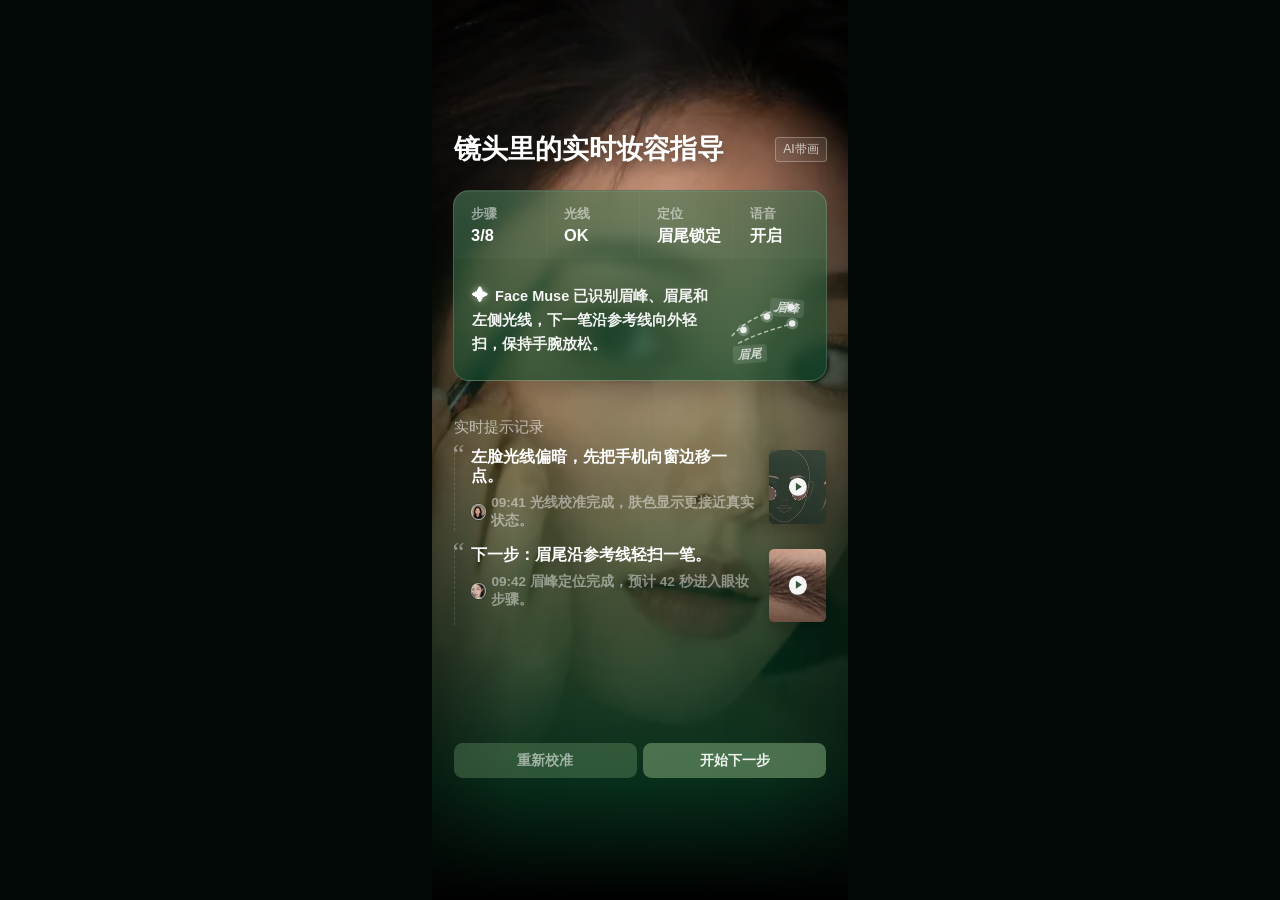
==== commit adf420d4: "调整展示入口文件命名 将原首页内容迁移为 1.html，将原轮播展示页迁移为 index.html，并把轮播第一页资源引用更新为 ./1.html。" ====
--- a/1.html
+++ b/1.html
@@ -3,12 +3,11 @@
 <head>
   <meta charset="utf-8">
   <meta name="viewport" content="width=device-width, initial-scale=1, viewport-fit=cover">
-  <meta name="description" content="Face Muse 抖音式推荐 feed 卡片，帮化妆新手把心动玫瑰妆先试到自己脸上。">
+  <meta name="description" content="Face Muse 实时妆容指导 feed 卡片，展示镜头带画、光线校准和眉尾参考线提示。">
   <link rel="icon" href="data:,">
-  <link rel="preload" as="image" href="./assets/portrait-left.jpg">
-  <link rel="preload" as="image" href="./assets/portrait-right-feed.webp" fetchpriority="high">
-  <link rel="stylesheet" href="./assets/feed-components.css">
-  <title>Face Muse - 先把心动妆试到自己脸上</title>
+  <link rel="preload" as="image" href="./assets/face-muse-2-hero-feed.webp" fetchpriority="high">
+  <link rel="preload" as="image" href="./assets/face-muse-2-brow.webp">
+  <title>Face Muse - 镜头里的实时妆容指导</title>
   <style>
     :root {
       color-scheme: dark;
@@ -23,11 +22,36 @@
       --panel-strong: rgba(31, 80, 52, 0.78);
       --accent: #ffffff;
       --cta: rgba(88, 128, 91, 0.72);
-      --hero-image: url("./assets/portrait-right-feed.webp");
-      --hero-position: 50% 34%;
+      --hero-position: 50% 40%;
       --hero-size: cover;
-      --headline-size: 50rem;
+      --headline-size: 57rem;
       font-size: calc(min(100vw, calc(100vh * 887 / 1920), 887px) / 887);
+    }
+
+    * {
+      box-sizing: border-box;
+    }
+
+    html,
+    body {
+      width: 100%;
+      min-height: 100%;
+      margin: 0;
+      background: var(--page-bg);
+    }
+
+    body {
+      min-height: 100vh;
+      display: grid;
+      place-items: center;
+      overflow: hidden;
+      font-family: "PingFang SC", "Microsoft YaHei", "Noto Sans SC", Arial, sans-serif;
+    }
+
+    button,
+    a {
+      font: inherit;
+      -webkit-tap-highlight-color: transparent;
     }
 
     .feed-screen {
@@ -38,8 +62,18 @@
       isolation: isolate;
       color: var(--ink);
       background:
-        linear-gradient(180deg, rgba(1, 15, 9, 0.24) 0%, rgba(5, 61, 34, 0.28) 31%, rgba(3, 52, 30, 0.96) 78%, #03100b 100%),
-        var(--hero-image) var(--hero-position) / var(--hero-size) no-repeat;
+        linear-gradient(180deg, rgba(1, 15, 9, 0.24) 0%, rgba(5, 61, 34, 0.28) 31%, rgba(3, 52, 30, 0.96) 78%, #03100b 100%);
+    }
+
+    .hero-photo {
+      position: absolute;
+      inset: 0;
+      z-index: 0;
+      width: 100%;
+      height: 100%;
+      object-fit: cover;
+      object-position: var(--hero-position);
+      pointer-events: none;
     }
 
     .feed-screen::before,
@@ -55,7 +89,6 @@
       background:
         linear-gradient(180deg, rgba(0, 0, 0, 0.34) 0%, rgba(0, 0, 0, 0.08) 21%, rgba(7, 78, 43, 0.34) 47%, rgba(2, 47, 27, 0.96) 87%, #000 100%),
         radial-gradient(ellipse at 50% 13%, rgba(255, 255, 255, 0.12), transparent 34%);
-      backdrop-filter: saturate(0.95);
     }
 
     .feed-screen::after {
@@ -69,7 +102,6 @@
       inset: -28rem;
       z-index: 0;
       overflow: hidden;
-      filter: saturate(0.86) contrast(1.04);
       transform: scale(1.02);
     }
 
@@ -77,22 +109,57 @@
       content: "";
       position: absolute;
       inset: 0;
-      transform: scale(1.015);
-      transform-origin: center;
       background:
         radial-gradient(circle at 20% 18%, rgba(255, 255, 255, 0.08), transparent 18%),
-        radial-gradient(circle at 78% 38%, rgba(159, 217, 165, 0.12), transparent 20%),
-        var(--hero-image) var(--hero-position) / var(--hero-size) no-repeat;
-      animation: hero-breathe 7s 1.1s ease-in-out infinite alternate;
-      will-change: transform;
-    }
-
+        radial-gradient(circle at 78% 38%, rgba(159, 217, 165, 0.12), transparent 20%);
+    }
+
+    .content {
+      position: absolute;
+      inset: 0;
+      z-index: 3;
+    }
+
+    .headline {
+      position: absolute;
+      left: 47rem;
+      right: 44rem;
+      top: 286rem;
+      display: flex;
+      align-items: center;
+      gap: 24rem;
+    }
+
+    h1 {
+      flex: 1;
+      margin: 0;
+      color: #fff;
+      font-size: var(--headline-size);
+      line-height: 1.16;
+      font-weight: 900;
+      letter-spacing: 0;
+      text-shadow: 0 8rem 28rem rgba(0, 0, 0, 0.42);
+    }
+
+    .ai-badge {
+      flex: 0 0 auto;
+      padding: 11rem 16rem 12rem;
+      border: 1rem solid rgba(255, 255, 255, 0.28);
+      border-radius: 8rem;
+      color: rgba(255, 255, 255, 0.72);
+      background: rgba(255, 255, 255, 0.08);
+      font-size: 26rem;
+      line-height: 1;
+      letter-spacing: 0;
+      backdrop-filter: blur(8rem);
+      cursor: pointer;
+    }
 
     .info-card {
       position: absolute;
       left: 45rem;
       right: 45rem;
-      top: 508rem;
+      top: 406rem;
       height: 407rem;
       overflow: hidden;
       border: 1rem solid rgba(255, 255, 255, 0.16);
@@ -115,6 +182,7 @@
       gap: 16rem;
       padding-left: 36rem;
       border-right: 1rem solid rgba(255, 255, 255, 0.035);
+      cursor: pointer;
     }
 
     .stat:last-child {
@@ -136,6 +204,12 @@
       font-weight: 900;
       letter-spacing: 0;
       white-space: nowrap;
+      transition: color 0.22s ease, text-shadow 0.22s ease;
+    }
+
+    .stat.is-updated strong {
+      color: #f6ffe9;
+      text-shadow: 0 0 16rem rgba(255, 255, 255, 0.62);
     }
 
     .card-copy {
@@ -213,7 +287,7 @@
       position: absolute;
       left: 47rem;
       right: 47rem;
-      top: 959rem;
+      top: 896rem;
     }
 
     .note-label {
@@ -276,15 +350,19 @@
     }
 
     .thumb {
+      appearance: none;
       position: absolute;
       right: 0;
       top: 8rem;
       width: 121rem;
       height: 156rem;
       overflow: hidden;
+      border: 0;
       border-radius: 11rem;
       background: var(--thumb) center / cover no-repeat;
       box-shadow: 0 12rem 28rem rgba(0, 0, 0, 0.22);
+      padding: 0;
+      cursor: pointer;
     }
 
     .thumb::after {
@@ -317,114 +395,404 @@
       border-bottom: 9rem solid transparent;
       border-left: 14rem solid rgba(40, 72, 46, 0.92);
     }
+
+    .thumb.is-playing {
+      outline: 2rem solid rgba(255, 255, 255, 0.58);
+      outline-offset: 3rem;
+    }
+
+    .thumb.is-playing .play::before {
+      left: 11rem;
+      top: 10rem;
+      width: 5rem;
+      height: 18rem;
+      border: 0;
+      border-radius: 2rem;
+      background: rgba(40, 72, 46, 0.92);
+      box-shadow: 12rem 0 0 rgba(40, 72, 46, 0.92);
+    }
+
+    .action-row {
+      position: absolute;
+      left: 46rem;
+      right: 46rem;
+      top: 1584rem;
+      display: grid;
+      grid-template-columns: 1fr 1fr;
+      gap: 14rem;
+    }
+
+    .action-button {
+      height: 76rem;
+      border: 0;
+      border-radius: 18rem;
+      color: rgba(255, 255, 255, 0.92);
+      background: rgba(99, 139, 97, 0.72);
+      font-size: 29rem;
+      line-height: 1;
+      font-weight: 900;
+      letter-spacing: 0;
+      cursor: pointer;
+      backdrop-filter: blur(8rem);
+    }
+
+    .action-button.secondary {
+      color: rgba(255, 255, 255, 0.55);
+      background: rgba(93, 138, 93, 0.44);
+    }
+
+    .interaction-toast {
+      position: absolute;
+      left: 50%;
+      top: 1508rem;
+      z-index: 4;
+      max-width: 690rem;
+      padding: 16rem 24rem 17rem;
+      border: 1rem solid rgba(255, 255, 255, 0.18);
+      border-radius: 999rem;
+      color: rgba(255, 255, 255, 0.9);
+      background: rgba(20, 62, 39, 0.76);
+      box-shadow: 0 14rem 34rem rgba(0, 0, 0, 0.18);
+      backdrop-filter: blur(10rem);
+      font-size: 25rem;
+      line-height: 1.2;
+      font-weight: 700;
+      text-align: center;
+      opacity: 0;
+      pointer-events: none;
+      transform: translate(-50%, 10rem);
+      transition: opacity 0.2s ease, transform 0.2s ease;
+      white-space: nowrap;
+    }
+
+    .interaction-toast.is-visible {
+      opacity: 1;
+      transform: translate(-50%, 0);
+    }
+
+    button:focus-visible,
+    a:focus-visible,
+    .stat:focus-visible,
+    .ai-badge:focus-visible {
+      outline: 3rem solid rgba(255, 255, 255, 0.8);
+      outline-offset: 5rem;
+    }
+
+    button:active,
+    a:active {
+      transform: scale(0.98);
+    }
+
+    @media (prefers-reduced-motion: reduce) {
+      *,
+      *::before,
+      *::after {
+        animation-duration: 1ms !important;
+        animation-iteration-count: 1 !important;
+        scroll-behavior: auto !important;
+      }
+    }
   </style>
-  <script src="./assets/feed-components.js" defer></script>
 </head>
 <body>
   <main class="feed-screen" aria-labelledby="page-title">
+    <img class="hero-photo" src="./assets/face-muse-2-hero-feed.webp" width="887" height="1920" alt="" fetchpriority="high" decoding="sync" aria-hidden="true">
     <div class="hero-grain" aria-hidden="true"></div>
-
-    <feed-status></feed-status>
-
-    <feed-top-nav active="推荐"></feed-top-nav>
 
     <section class="content" aria-label="推荐内容">
       <div class="headline">
-        <h1 id="page-title">先把心动妆试到自己脸上</h1>
-        <span class="ai-badge">AI推荐</span>
+        <h1 id="page-title">镜头里的实时妆容指导</h1>
+        <span class="ai-badge" role="button" tabindex="0" aria-pressed="true">AI带画</span>
       </div>
 
-      <article class="info-card" aria-label="推荐摘要卡片">
+      <article class="info-card" aria-label="妆容检测状态卡片">
         <div class="stat-grid">
-          <div class="stat"><span>妆容</span><strong>玫瑰妆</strong></div>
-          <div class="stat"><span>相似度</span><strong>86%</strong></div>
-          <div class="stat"><span>对比</span><strong>双图</strong></div>
-          <div class="stat"><span>步骤</span><strong>4步</strong></div>
+          <div class="stat" role="button" tabindex="0" data-stat-card="step" aria-label="查看当前步骤"><span>步骤</span><strong data-stat="step">3/8</strong></div>
+          <div class="stat" role="button" tabindex="0" data-stat-card="light" aria-label="重新校准光线"><span>光线</span><strong data-stat="light">OK</strong></div>
+          <div class="stat" role="button" tabindex="0" data-stat-card="target" aria-label="查看定位提示"><span>定位</span><strong data-stat="target">眉尾锁定</strong></div>
+          <div class="stat" role="button" tabindex="0" data-stat-card="voice" aria-label="切换语音提示"><span>语音</span><strong data-stat="voice">开启</strong></div>
         </div>
         <div class="card-copy">
-          <span class="spark">✦</span>已把参考图与自拍叠画对齐，按底妆、眼影、腮红、唇线四步拆解，方便直接保存到练习册。
+          <span class="spark">✦</span><span data-copy="guidance">Face Muse 已识别眉峰、眉尾和左侧光线，下一笔沿参考线向外轻扫，保持手腕放松。</span>
           <div class="mini-route" aria-hidden="true">
             <svg viewBox="0 0 180 170">
-              <path class="route-path" d="M28 48 C76 30 110 51 116 77 S77 95 95 124 S135 130 152 112"></path>
-              <circle class="route-dot" cx="28" cy="48" r="7"></circle>
-              <circle class="route-dot" cx="116" cy="77" r="7"></circle>
-              <circle class="route-dot" cx="95" cy="124" r="7"></circle>
-              <circle class="route-dot" cx="152" cy="112" r="7"></circle>
+              <path class="route-path" d="M26 106 C58 70 98 55 151 45"></path>
+              <path class="route-path" d="M40 122 C78 102 115 92 154 80"></path>
+              <circle class="route-dot" cx="50" cy="94" r="7"></circle>
+              <circle class="route-dot" cx="100" cy="65" r="7"></circle>
+              <circle class="route-dot" cx="151" cy="45" r="7"></circle>
+              <circle class="route-dot" cx="154" cy="80" r="7"></circle>
             </svg>
-            <span class="route-tag first">参考图</span>
-            <span class="route-tag second">自拍</span>
+            <span class="route-tag first">眉峰</span>
+            <span class="route-tag second">眉尾</span>
           </div>
         </div>
       </article>
 
-      <section class="creator-note" aria-label="美妆博主推荐">
-        <p class="note-label">低饱和玫瑰妆</p>
+      <section class="creator-note" aria-label="实时提示记录">
+        <p class="note-label">实时提示记录</p>
         <div class="quote-list">
           <article class="quote">
             <span class="quote-mark">“</span>
-            <h2>底妆明度拉平，先把脸颊和鼻梁的灰度统一。</h2>
+            <h2>左脸光线偏暗，先把手机向窗边移一点。</h2>
             <div class="author-row">
-              <span class="avatar" style="--avatar: url('./assets/portrait-left.jpg')"></span>
-              <span>步骤 01：肤色先干净，后续颜色才不显脏。</span>
+              <span class="avatar" style="--avatar: url('./assets/face-muse-2-avatar.webp')"></span>
+              <span>09:41 光线校准完成，肤色显示更接近真实状态。</span>
             </div>
-            <div class="thumb" style="--thumb: url('./assets/step-01.png')"><span class="play"></span></div>
+            <button class="thumb" type="button" style="--thumb: url('./assets/step-03.png')" aria-label="播放光线校准示例" aria-pressed="false"><span class="play"></span></button>
           </article>
 
           <article class="quote">
             <span class="quote-mark">“</span>
-            <h2>眼影范围缩小，腮红位置上移，唇线边界柔化。</h2>
+            <h2>下一步：眉尾沿参考线轻扫一笔。</h2>
             <div class="author-row">
               <span class="avatar" style="--avatar: url('./assets/portrait-right.jpg')"></span>
-              <span>练习记录：低饱和玫瑰妆 4 步已生成。</span>
+              <span>09:42 眉峰定位完成，预计 42 秒进入眼妆步骤。</span>
             </div>
-            <div class="thumb" style="--thumb: url('./assets/step-02.png')"><span class="play"></span></div>
+            <button class="thumb" type="button" style="--thumb: url('./assets/face-muse-2-brow.webp')" aria-label="播放眉尾参考线示例" aria-pressed="false"><span class="play"></span></button>
           </article>
         </div>
       </section>
 
-      <feed-progress fills="100,63,0,0,0"></feed-progress>
-
-      <feed-actions label="推荐操作" primary="保存练习册" secondary="切换对比" order="secondary-primary"></feed-actions>
-
-      <feed-swipe-tip text="上滑继续看推荐"></feed-swipe-tip>
+      <div class="action-row" aria-label="妆容指导操作">
+        <button class="action-button secondary" type="button" data-action="calibrate">重新校准</button>
+        <button class="action-button" type="button" data-action="next">开始下一步</button>
+      </div>
+
+      <div class="interaction-toast" role="status" aria-live="polite" aria-hidden="true"></div>
     </section>
-
-    <feed-bottom-nav></feed-bottom-nav>
-    <feed-home-indicator></feed-home-indicator>
   </main>
 
-  <script src="./assets/gsap.min.js"></script>
   <script>
-    window.addEventListener("DOMContentLoaded", () => {
-      if (!window.gsap) {
-        document.documentElement.dataset.gsapLoaded = "false";
+    (() => {
+      const root = document.documentElement;
+      const badge = document.querySelector(".ai-badge");
+      const toast = document.querySelector(".interaction-toast");
+      const guidance = document.querySelector("[data-copy='guidance']");
+      const statNodes = {
+        step: document.querySelector("[data-stat='step']"),
+        light: document.querySelector("[data-stat='light']"),
+        target: document.querySelector("[data-stat='target']"),
+        voice: document.querySelector("[data-stat='voice']")
+      };
+      const quoteTitles = Array.from(document.querySelectorAll(".quote h2"));
+      const authorRows = Array.from(document.querySelectorAll(".author-row span:last-child"));
+      const statCards = Array.from(document.querySelectorAll("[data-stat-card]"));
+      const thumbs = Array.from(document.querySelectorAll(".thumb"));
+      const nextButton = document.querySelector("[data-action='next']");
+      const calibrateButton = document.querySelector("[data-action='calibrate']");
+      const steps = [
+        {
+          number: "1/8",
+          target: "肤色采样",
+          guidance: "先把脸部保持在取景框中心，Face Muse 会记录底妆色差和两侧阴影。",
+          quotes: ["底妆区域已锁定，先轻拍鼻翼和下巴边缘。", "下一步：把镜头抬高一点，减少额头阴影。"],
+          meta: ["09:39 肤色采样完成，底妆建议已同步。", "09:40 取景角度已修正，面部轮廓更稳定。"]
+        },
+        {
+          number: "2/8",
+          target: "眉峰定位",
+          guidance: "眉峰参考点已经出现，刷头从眉腰向眉峰轻带，不要压住原本毛流。",
+          quotes: ["眉峰位置已找到，先补浅色区域。", "下一步：眉尾沿参考线轻扫一笔。"],
+          meta: ["09:40 眉峰定位完成，参考线保持可见。", "09:41 毛流方向已识别，建议轻压一层。"]
+        },
+        {
+          number: "3/8",
+          target: "眉尾锁定",
+          guidance: "Face Muse 已识别眉峰、眉尾和左侧光线，下一笔沿参考线向外轻扫，保持手腕放松。",
+          quotes: ["左脸光线偏暗，先把手机向窗边移一点。", "下一步：眉尾沿参考线轻扫一笔。"],
+          meta: ["09:41 光线校准完成，肤色显示更接近真实状态。", "09:42 眉峰定位完成，预计 42 秒进入眼妆步骤。"]
+        },
+        {
+          number: "4/8",
+          target: "眼线预备",
+          guidance: "眼尾位置已对齐，下一步把笔尖贴近睫毛根部，沿外侧参考点短线连接。",
+          quotes: ["眼尾参考点已亮起，先别拉太长。", "下一步：从睫毛根部短线连接到眼尾。"],
+          meta: ["09:43 眼尾角度稳定，建议先画外半段。", "09:43 眨眼检测正常，参考线会自动暂停。"]
+        },
+        {
+          number: "5/8",
+          target: "眼影过渡",
+          guidance: "用浅棕色从眼尾向眼窝轻扫，Face Muse 会在边界过重时提醒你收窄范围。",
+          quotes: ["眼影边界稍重，用干净刷头向外晕开。", "下一步：把亮片点在眼中，不要超过参考圈。"],
+          meta: ["09:44 眼窝范围已标记，晕染半径保持稳定。", "09:45 亮片点位已准备，下一步进入高光。"]
+        }
+      ];
+      let activeStep = 2;
+      let voiceOn = true;
+      let toastTimer = 0;
+
+      const showToast = (message) => {
+        if (!toast) return;
+
+        toast.textContent = message;
+        toast.setAttribute("aria-hidden", "false");
+        toast.classList.add("is-visible");
+        window.clearTimeout(toastTimer);
+        toastTimer = window.setTimeout(() => {
+          toast.classList.remove("is-visible");
+          toast.setAttribute("aria-hidden", "true");
+        }, 1800);
+      };
+
+      const flashStat = (name) => {
+        const node = statNodes[name];
+        const card = node?.closest(".stat");
+        if (!card) return;
+
+        card.classList.add("is-updated");
+        window.setTimeout(() => card.classList.remove("is-updated"), 520);
+      };
+
+      const setStep = (index, announce = true) => {
+        activeStep = (index + steps.length) % steps.length;
+        const step = steps[activeStep];
+
+        statNodes.step.textContent = step.number;
+        statNodes.target.textContent = step.target;
+        guidance.textContent = step.guidance;
+        quoteTitles.forEach((title, titleIndex) => {
+          title.textContent = step.quotes[titleIndex];
+        });
+        authorRows.forEach((row, rowIndex) => {
+          row.textContent = step.meta[rowIndex];
+        });
+        flashStat("step");
+        flashStat("target");
+
+        if (announce) {
+          showToast(`已切到第 ${step.number.split("/")[0]} 步：${step.target}`);
+        }
+      };
+
+      const nextStep = () => setStep(activeStep + 1);
+
+      const recalibrate = () => {
+        statNodes.light.textContent = "校准中";
+        flashStat("light");
+        showToast("正在重新校准光线与参考线");
+
+        window.setTimeout(() => {
+          statNodes.light.textContent = "OK";
+          flashStat("light");
+          showToast("光线与眉尾参考线已重新校准");
+        }, 720);
+      };
+
+      const toggleVoice = () => {
+        voiceOn = !voiceOn;
+        statNodes.voice.textContent = voiceOn ? "开启" : "静音";
+        badge.setAttribute("aria-pressed", voiceOn ? "true" : "false");
+        flashStat("voice");
+        showToast(voiceOn ? "语音提示已开启" : "语音提示已静音");
+      };
+
+      const activateByKeyboard = (element, handler) => {
+        element.addEventListener("keydown", (event) => {
+          if (event.key !== "Enter" && event.key !== " ") return;
+          event.preventDefault();
+          handler(event);
+        });
+      };
+
+      const initInteractions = () => {
+        setStep(activeStep, false);
+
+        statCards.forEach((card) => {
+          const type = card.dataset.statCard;
+          const handlerMap = {
+            step: nextStep,
+            light: recalibrate,
+            target: () => showToast(`当前定位：${steps[activeStep].target}`),
+            voice: toggleVoice
+          };
+          const handler = handlerMap[type];
+          if (!handler) return;
+
+          card.addEventListener("click", handler);
+          activateByKeyboard(card, handler);
+        });
+
+        nextButton?.addEventListener("click", nextStep);
+        calibrateButton?.addEventListener("click", recalibrate);
+        badge?.addEventListener("click", toggleVoice);
+        if (badge) activateByKeyboard(badge, toggleVoice);
+
+        thumbs.forEach((thumb, index) => {
+          thumb.addEventListener("click", () => {
+            const nextState = !thumb.classList.contains("is-playing");
+            thumbs.forEach((item) => {
+              item.classList.remove("is-playing");
+              item.setAttribute("aria-pressed", "false");
+            });
+
+            if (nextState) {
+              thumb.classList.add("is-playing");
+              thumb.setAttribute("aria-pressed", "true");
+              showToast(index === 0 ? "正在播放光线校准示例" : "正在播放眉尾参考线示例");
+              return;
+            }
+
+            showToast("已暂停预览");
+          });
+        });
+      };
+
+      if (document.readyState === "loading") {
+        window.addEventListener("DOMContentLoaded", initInteractions, { once: true });
+      } else {
+        initInteractions();
+      }
+
+      const reduceMotion = window.matchMedia("(prefers-reduced-motion: reduce)").matches;
+      if (reduceMotion) {
+        root.dataset.gsapLoaded = "reduced";
         return;
       }
 
-      document.documentElement.dataset.gsapLoaded = "true";
-      const reduceMotion = window.matchMedia("(prefers-reduced-motion: reduce)").matches;
-      if (reduceMotion) {
-        return;
+      const initMotion = () => {
+        if (!window.gsap) {
+          root.dataset.gsapLoaded = "false";
+          return;
+        }
+
+        root.dataset.gsapLoaded = "true";
+        gsap.from(".headline", { y: 28, duration: 0.58, delay: 0.12, ease: "power3.out" });
+        gsap.from(".info-card", { y: 34, duration: 0.64, delay: 0.24, ease: "power3.out" });
+        gsap.from(".stat", { y: 16, duration: 0.42, delay: 0.42, stagger: 0.045, ease: "power2.out" });
+        gsap.from(".quote", { x: -18, duration: 0.5, delay: 0.48, stagger: 0.09, ease: "power3.out" });
+        gsap.from(".action-button", { y: 16, duration: 0.42, delay: 0.66, stagger: 0.04, ease: "power2.out" });
+        gsap.to(".route-dot", { scale: 1.25, transformOrigin: "50% 50%", duration: 0.9, repeat: -1, yoyo: true, stagger: 0.12, ease: "sine.inOut" });
+
+        document.querySelectorAll("button").forEach((item) => {
+          item.addEventListener("click", (event) => {
+            event.preventDefault();
+            gsap.fromTo(item, { scale: 0.96 }, { scale: 1, duration: 0.32, ease: "back.out(2.4)" });
+          });
+        });
+      };
+
+      const loadMotion = () => {
+        const script = document.createElement("script");
+        script.src = "./assets/gsap.min.js";
+        script.async = true;
+        script.onload = () => requestAnimationFrame(initMotion);
+        script.onerror = () => {
+          root.dataset.gsapLoaded = "false";
+        };
+        document.head.appendChild(script);
+      };
+
+      const scheduleMotion = () => {
+        window.setTimeout(loadMotion, 3200);
+      };
+
+      if (document.readyState === "loading") {
+        window.addEventListener("DOMContentLoaded", scheduleMotion, { once: true });
+      } else {
+        scheduleMotion();
       }
-
-      gsap.from(".hero-grain", { scale: 1.08, duration: 1.1, ease: "power2.out" });
-      gsap.from(".status-bar, .top-nav", { y: -16, autoAlpha: 0, duration: 0.42, stagger: 0.08, ease: "power3.out" });
-      gsap.from(".headline", { y: 28, autoAlpha: 0, duration: 0.58, delay: 0.12, ease: "power3.out" });
-      gsap.from(".info-card", { y: 34, autoAlpha: 0, duration: 0.64, delay: 0.24, ease: "power3.out" });
-      gsap.from(".stat", { y: 16, autoAlpha: 0, duration: 0.42, delay: 0.42, stagger: 0.045, ease: "power2.out" });
-      gsap.from(".quote", { x: -18, autoAlpha: 0, duration: 0.5, delay: 0.48, stagger: 0.09, ease: "power3.out" });
-      gsap.from(".progress span, .action-button, .swipe-tip", { y: 16, duration: 0.42, delay: 0.66, stagger: 0.04, ease: "power2.out" });
-      gsap.from(".bottom-link", { y: 16, duration: 0.38, delay: 0.72, stagger: 0.035, ease: "power2.out" });
-      gsap.to(".route-dot", { scale: 1.25, transformOrigin: "50% 50%", duration: 0.9, repeat: -1, yoyo: true, stagger: 0.12, ease: "sine.inOut" });
-      gsap.to(".chevrons", { y: -7, duration: 0.9, repeat: -1, yoyo: true, ease: "sine.inOut" });
-
-      document.querySelectorAll("button, .bottom-link").forEach((item) => {
-        item.addEventListener("click", (event) => {
-          event.preventDefault();
-          gsap.fromTo(item, { scale: 0.96 }, { scale: 1, duration: 0.32, ease: "back.out(2.4)" });
-        });
-      });
-    });
+    })();
   </script>
 </body>
 </html>
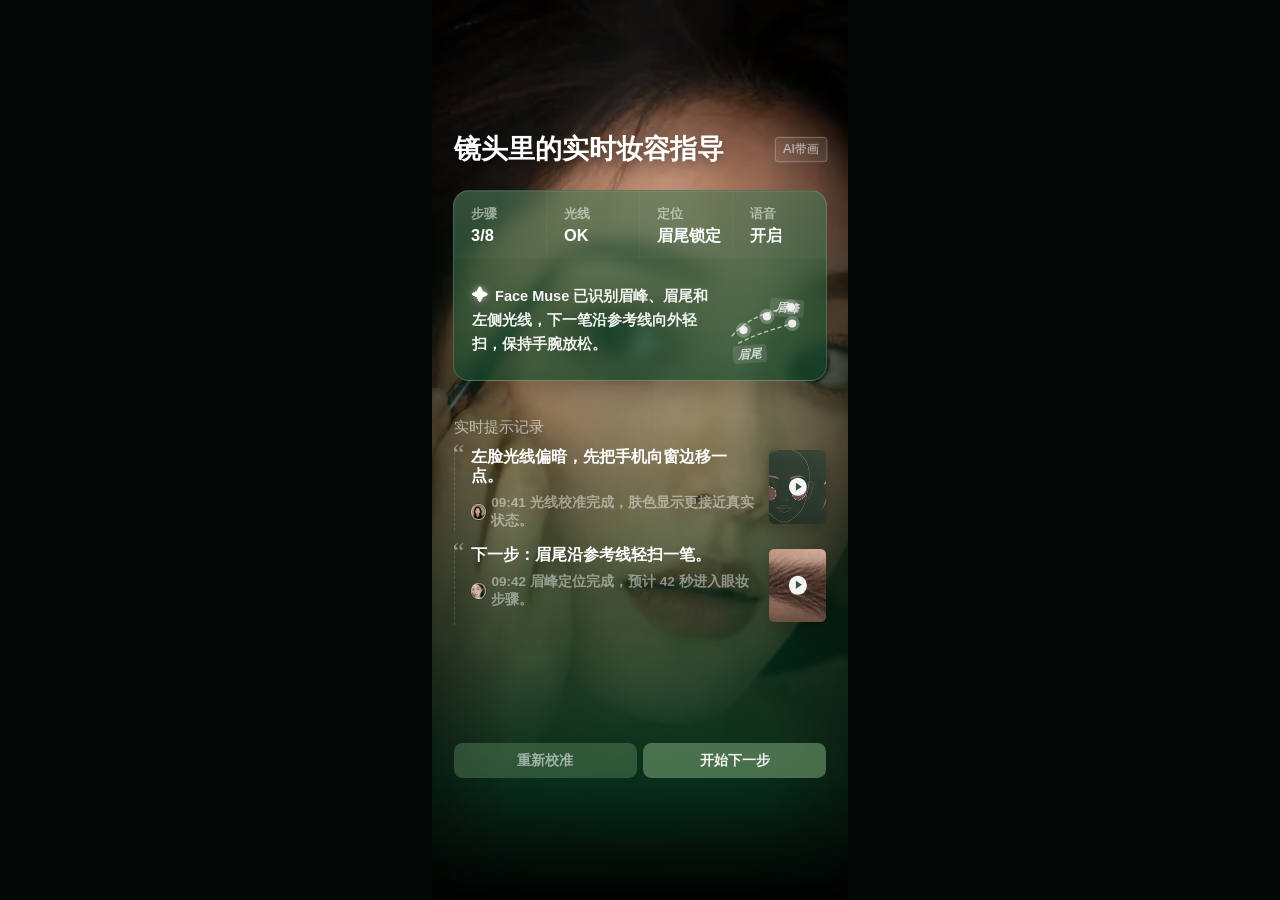
==== commit 6651f2cb: "强化前两页GSAP动画表现" ====
--- a/1.html
+++ b/1.html
@@ -493,6 +493,7 @@
       }
     }
   </style>
+  <script src="./assets/gsap.min.js" defer></script>
 </head>
 <body>
   <main class="feed-screen" aria-labelledby="page-title">
@@ -579,6 +580,7 @@
       const authorRows = Array.from(document.querySelectorAll(".author-row span:last-child"));
       const statCards = Array.from(document.querySelectorAll("[data-stat-card]"));
       const thumbs = Array.from(document.querySelectorAll(".thumb"));
+      const heroPhoto = document.querySelector(".hero-photo");
       const nextButton = document.querySelector("[data-action='next']");
       const calibrateButton = document.querySelector("[data-action='calibrate']");
       const steps = [
@@ -757,12 +759,26 @@
         }
 
         root.dataset.gsapLoaded = "true";
-        gsap.from(".headline", { y: 28, duration: 0.58, delay: 0.12, ease: "power3.out" });
-        gsap.from(".info-card", { y: 34, duration: 0.64, delay: 0.24, ease: "power3.out" });
-        gsap.from(".stat", { y: 16, duration: 0.42, delay: 0.42, stagger: 0.045, ease: "power2.out" });
-        gsap.from(".quote", { x: -18, duration: 0.5, delay: 0.48, stagger: 0.09, ease: "power3.out" });
-        gsap.from(".action-button", { y: 16, duration: 0.42, delay: 0.66, stagger: 0.04, ease: "power2.out" });
+        const intro = gsap.timeline({ defaults: { ease: "power3.out" } });
+
+        if (heroPhoto) {
+          intro.from(heroPhoto, { scale: 1.08, autoAlpha: 0.72, duration: 0.78, ease: "power2.out" });
+        }
+
+        intro
+          .from(".headline", { y: 34, autoAlpha: 0, duration: 0.5 }, "<0.08")
+          .from(".info-card", { y: 38, autoAlpha: 0, duration: 0.58 }, "<0.1")
+          .from(".stat", { y: 18, autoAlpha: 0, duration: 0.34, stagger: 0.045, ease: "power2.out" }, "<0.18")
+          .from(".route-path", { autoAlpha: 0, duration: 0.38, stagger: 0.08, ease: "power2.out" }, "<0.08")
+          .from(".quote", { x: -22, autoAlpha: 0, duration: 0.42, stagger: 0.08 }, "<0.12")
+          .from(".action-button", { y: 18, autoAlpha: 0, duration: 0.36, stagger: 0.05, ease: "power2.out" }, "<0.16");
+
         gsap.to(".route-dot", { scale: 1.25, transformOrigin: "50% 50%", duration: 0.9, repeat: -1, yoyo: true, stagger: 0.12, ease: "sine.inOut" });
+        gsap.to(".ai-badge", { scale: 1.05, transformOrigin: "50% 50%", duration: 1.35, delay: 0.8, repeat: -1, yoyo: true, ease: "sine.inOut" });
+
+        if (heroPhoto) {
+          gsap.to(heroPhoto, { scale: 1.045, duration: 7, delay: 0.9, repeat: -1, yoyo: true, ease: "sine.inOut" });
+        }
 
         document.querySelectorAll("button").forEach((item) => {
           item.addEventListener("click", (event) => {
@@ -773,9 +789,19 @@
       };
 
       const loadMotion = () => {
+        if (window.gsap) {
+          requestAnimationFrame(initMotion);
+          return;
+        }
+
+        if (document.querySelector("script[data-gsap-loader]")) {
+          return;
+        }
+
         const script = document.createElement("script");
         script.src = "./assets/gsap.min.js";
         script.async = true;
+        script.dataset.gsapLoader = "true";
         script.onload = () => requestAnimationFrame(initMotion);
         script.onerror = () => {
           root.dataset.gsapLoaded = "false";
@@ -784,7 +810,7 @@
       };
 
       const scheduleMotion = () => {
-        window.setTimeout(loadMotion, 3200);
+        requestAnimationFrame(loadMotion);
       };
 
       if (document.readyState === "loading") {
